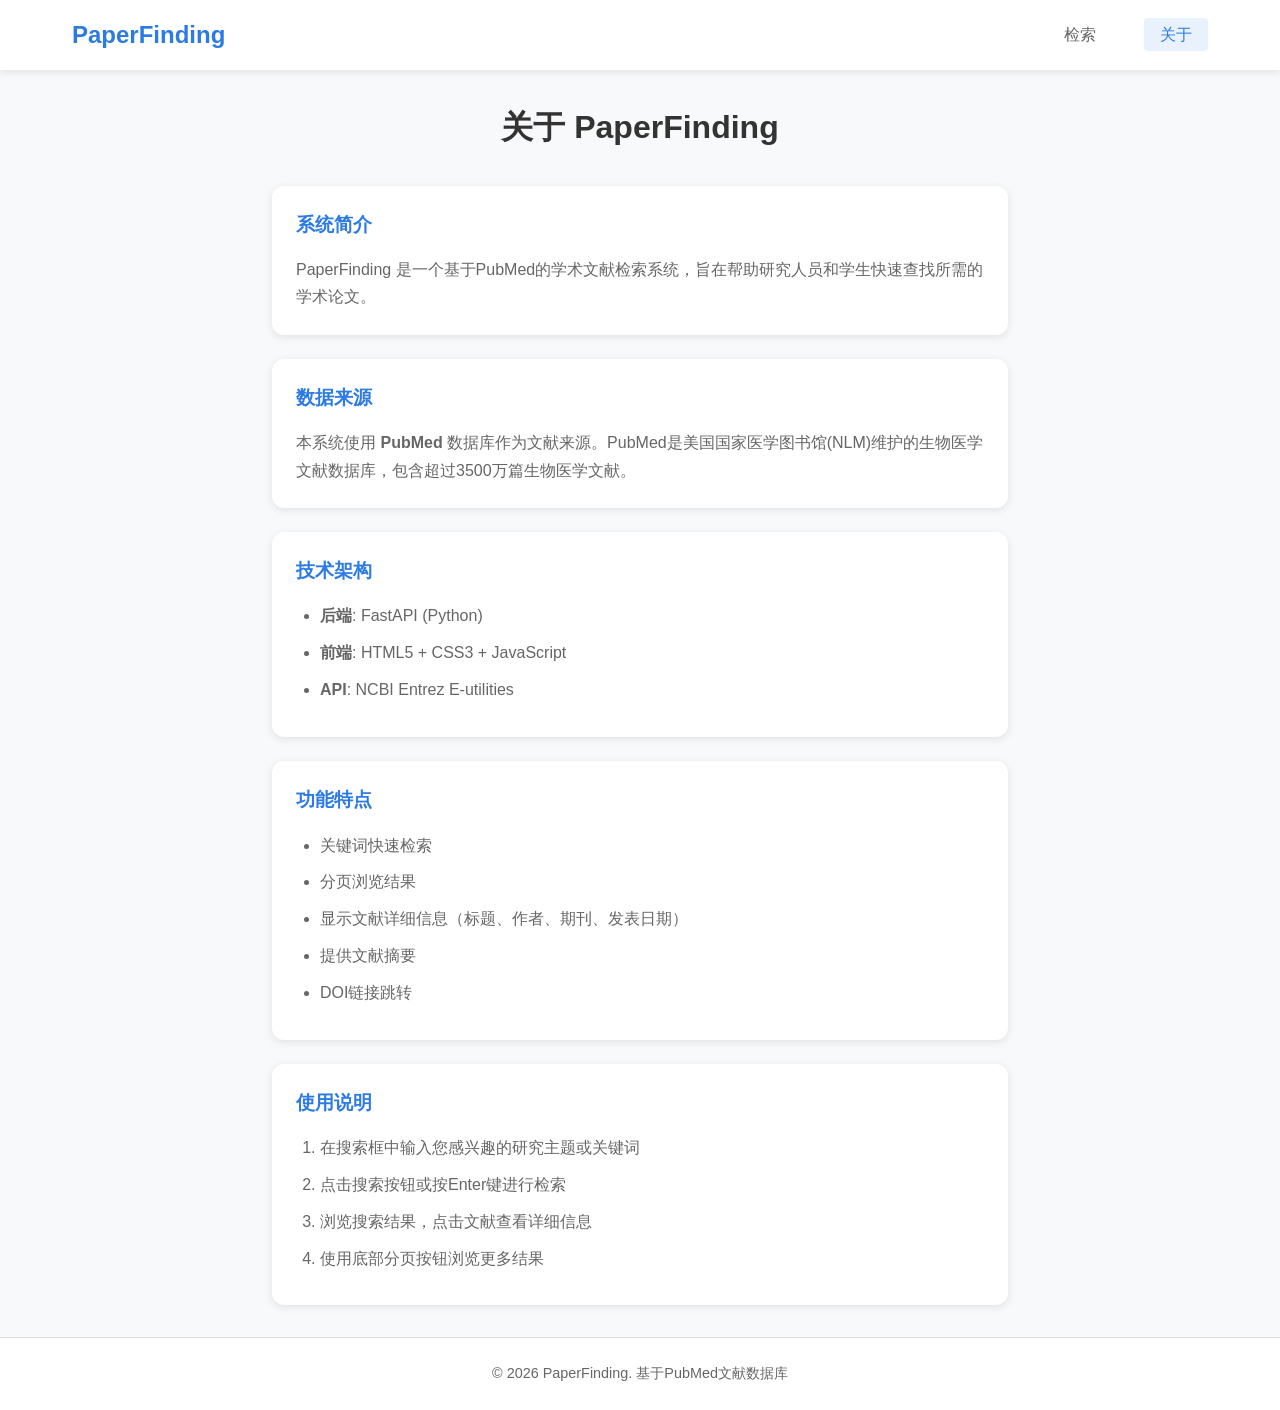
==== templates/about.html @ 082310bf "demo版本 2026.3.12 初步实现基本功能" ====
<!DOCTYPE html>
<html lang="zh-CN">
<head>
    <meta charset="UTF-8">
    <meta name="viewport" content="width=device-width, initial-scale=1.0">
    <title>关于 - PaperFinding</title>
    <link rel="stylesheet" href="/static/css/style.css">
</head>
<body>
    <nav class="navbar">
        <div class="nav-container">
            <a href="/" class="logo">PaperFinding</a>
            <ul class="nav-menu">
                <li><a href="/">检索</a></li>
                <li><a href="/about" class="active">关于</a></li>
            </ul>
        </div>
    </nav>

    <main class="main-content about-page">
        <section class="about-section">
            <h1>关于 PaperFinding</h1>
            <div class="about-content">
                <div class="about-card">
                    <h2>系统简介</h2>
                    <p>PaperFinding 是一个基于PubMed的学术文献检索系统，旨在帮助研究人员和学生快速查找所需的学术论文。</p>
                </div>
                
                <div class="about-card">
                    <h2>数据来源</h2>
                    <p>本系统使用 <strong>PubMed</strong> 数据库作为文献来源。PubMed是美国国家医学图书馆(NLM)维护的生物医学文献数据库，包含超过3500万篇生物医学文献。</p>
                </div>
                
                <div class="about-card">
                    <h2>技术架构</h2>
                    <ul>
                        <li><strong>后端</strong>: FastAPI (Python)</li>
                        <li><strong>前端</strong>: HTML5 + CSS3 + JavaScript</li>
                        <li><strong>API</strong>: NCBI Entrez E-utilities</li>
                    </ul>
                </div>
                
                <div class="about-card">
                    <h2>功能特点</h2>
                    <ul>
                        <li>关键词快速检索</li>
                        <li>分页浏览结果</li>
                        <li>显示文献详细信息（标题、作者、期刊、发表日期）</li>
                        <li>提供文献摘要</li>
                        <li>DOI链接跳转</li>
                    </ul>
                </div>
                
                <div class="about-card">
                    <h2>使用说明</h2>
                    <ol>
                        <li>在搜索框中输入您感兴趣的研究主题或关键词</li>
                        <li>点击搜索按钮或按Enter键进行检索</li>
                        <li>浏览搜索结果，点击文献查看详细信息</li>
                        <li>使用底部分页按钮浏览更多结果</li>
                    </ol>
                </div>
            </div>
        </section>
    </main>

    <footer class="footer">
        <p>&copy; 2026 PaperFinding. 基于PubMed文献数据库</p>
    </footer>
</body>
</html>
---- static/css/style.css ----
:root {
    --primary-color: #2c7be5;
    --primary-dark: #1a68d1;
    --secondary-color: #6c757d;
    --background-color: #f8f9fa;
    --card-background: #ffffff;
    --text-primary: #333333;
    --text-secondary: #666666;
    --border-color: #e0e0e0;
    --shadow: 0 2px 8px rgba(0, 0, 0, 0.1);
    --shadow-hover: 0 4px 16px rgba(0, 0, 0, 0.15);
}

* {
    margin: 0;
    padding: 0;
    box-sizing: border-box;
}

body {
    font-family: -apple-system, BlinkMacSystemFont, "Segoe UI", Roboto, "Helvetica Neue", Arial, sans-serif;
    background-color: var(--background-color);
    color: var(--text-primary);
    line-height: 1.6;
    min-height: 100vh;
    display: flex;
    flex-direction: column;
}

.navbar {
    background-color: var(--card-background);
    box-shadow: var(--shadow);
    position: sticky;
    top: 0;
    z-index: 1000;
}

.nav-container {
    max-width: 1200px;
    margin: 0 auto;
    padding: 1rem 2rem;
    display: flex;
    justify-content: space-between;
    align-items: center;
}

.logo {
    font-size: 1.5rem;
    font-weight: 700;
    color: var(--primary-color);
    text-decoration: none;
}

.nav-menu {
    list-style: none;
    display: flex;
    gap: 2rem;
}

.nav-menu a {
    text-decoration: none;
    color: var(--text-secondary);
    font-weight: 500;
    transition: color 0.3s;
    padding: 0.5rem 1rem;
    border-radius: 4px;
}

.nav-menu a:hover,
.nav-menu a.active {
    color: var(--primary-color);
    background-color: rgba(44, 123, 229, 0.1);
}

.main-content {
    flex: 1;
    max-width: 1200px;
    width: 100%;
    margin: 0 auto;
    padding: 2rem;
}

.search-section {
    text-align: center;
    padding: 4rem 0;
}

.search-container h1 {
    font-size: 2.5rem;
    margin-bottom: 0.5rem;
    color: var(--text-primary);
}

.subtitle {
    color: var(--text-secondary);
    font-size: 1.1rem;
    margin-bottom: 2rem;
}

.search-box {
    display: flex;
    max-width: 600px;
    margin: 0 auto;
    gap: 0.5rem;
}

.search-box input {
    flex: 1;
    padding: 1rem 1.5rem;
    font-size: 1rem;
    border: 2px solid var(--border-color);
    border-radius: 8px;
    outline: none;
    transition: border-color 0.3s, box-shadow 0.3s;
}

.search-box input:focus {
    border-color: var(--primary-color);
    box-shadow: 0 0 0 4px rgba(44, 123, 229, 0.1);
}

.search-box button {
    padding: 1rem 2rem;
    font-size: 1rem;
    font-weight: 600;
    background-color: var(--primary-color);
    color: white;
    border: none;
    border-radius: 8px;
    cursor: pointer;
    transition: background-color 0.3s, transform 0.1s;
}

.search-box button:hover {
    background-color: var(--primary-dark);
}

.search-box button:active {
    transform: scale(0.98);
}

.results-section {
    margin-top: 2rem;
}

.results-header {
    display: flex;
    justify-content: space-between;
    align-items: center;
    margin-bottom: 1.5rem;
}

.results-header h2 {
    font-size: 1.5rem;
}

#resultCount {
    color: var(--text-secondary);
    font-size: 0.95rem;
}

.loading {
    text-align: center;
    padding: 3rem;
}

.spinner {
    width: 50px;
    height: 50px;
    border: 4px solid var(--border-color);
    border-top-color: var(--primary-color);
    border-radius: 50%;
    margin: 0 auto 1rem;
    animation: spin 1s linear infinite;
}

@keyframes spin {
    to { transform: rotate(360deg); }
}

.results-list {
    display: flex;
    flex-direction: column;
    gap: 1rem;
}

.article-card {
    background-color: var(--card-background);
    border-radius: 12px;
    padding: 1.5rem;
    box-shadow: var(--shadow);
    transition: box-shadow 0.3s, transform 0.2s;
    margin-bottom: 1.5rem;
}

.article-card:hover {
    box-shadow: var(--shadow-hover);
    transform: translateY(-2px);
}

.article-title {
    font-size: 1.1rem;
    font-weight: 600;
    color: var(--primary-color);
    margin-bottom: 0.75rem;
    cursor: pointer;
    text-decoration: none;
    display: block;
}

.article-title:hover {
    text-decoration: underline;
}

.article-meta {
    display: flex;
    flex-wrap: wrap;
    gap: 1rem;
    font-size: 0.9rem;
    color: var(--text-secondary);
    margin-bottom: 0.75rem;
}

.article-meta span {
    display: flex;
    align-items: center;
}

.article-abstract {
    font-size: 0.95rem;
    color: var(--text-secondary);
    line-height: 1.7;
    max-height: 4.5em;
    overflow: hidden;
    text-overflow: ellipsis;
    display: -webkit-box;
    -webkit-line-clamp: 3;
    -webkit-box-orient: vertical;
}

.article-abstract.expanded {
    max-height: none;
    -webkit-line-clamp: unset;
}

.read-more {
    color: var(--primary-color);
    cursor: pointer;
    font-size: 0.9rem;
    margin-top: 0.5rem;
    display: inline-block;
}

.article-footer {
    margin-top: 1rem;
    padding-top: 1rem;
    border-top: 1px solid var(--border-color);
    display: flex;
    justify-content: space-between;
    align-items: center;
}

.pmid {
    font-size: 0.85rem;
    color: var(--text-secondary);
}

.pmid-link {
    font-size: 0.85rem;
    color: var(--text-secondary);
    text-decoration: none;
}

.pmid-link:hover {
    color: var(--primary-color);
}

.doi-link {
    color: var(--primary-color);
    text-decoration: none;
    font-size: 0.9rem;
}

.doi-link:hover {
    text-decoration: underline;
}

.pagination {
    display: flex;
    justify-content: center;
    gap: 0.5rem;
    margin-top: 2rem;
}

.pagination button {
    padding: 0.5rem 1rem;
    border: 1px solid var(--border-color);
    background-color: var(--card-background);
    border-radius: 6px;
    cursor: pointer;
    transition: all 0.3s;
}

.pagination button:hover:not(:disabled) {
    background-color: var(--primary-color);
    color: white;
    border-color: var(--primary-color);
}

.pagination button:disabled {
    opacity: 0.5;
    cursor: not-allowed;
}

.pagination button.active {
    background-color: var(--primary-color);
    color: white;
    border-color: var(--primary-color);
}

.pagination .page-info {
    padding: 0.5rem 1rem;
    color: var(--text-secondary);
}

.no-results {
    text-align: center;
    padding: 4rem;
    color: var(--text-secondary);
    font-size: 1.1rem;
}

.about-page {
    max-width: 800px;
}

.about-section h1 {
    font-size: 2rem;
    margin-bottom: 2rem;
    text-align: center;
}

.about-content {
    display: flex;
    flex-direction: column;
    gap: 1.5rem;
}

.about-card {
    background-color: var(--card-background);
    border-radius: 12px;
    padding: 1.5rem;
    box-shadow: var(--shadow);
}

.about-card h2 {
    font-size: 1.2rem;
    margin-bottom: 1rem;
    color: var(--primary-color);
}

.about-card p {
    color: var(--text-secondary);
    line-height: 1.7;
}

.about-card ul,
.about-card ol {
    margin-left: 1.5rem;
    color: var(--text-secondary);
    line-height: 1.8;
}

.about-card li {
    margin-bottom: 0.5rem;
}

.footer {
    background-color: var(--card-background);
    text-align: center;
    padding: 1.5rem;
    margin-top: auto;
    border-top: 1px solid var(--border-color);
    color: var(--text-secondary);
    font-size: 0.9rem;
}

.back-link {
    display: inline-block;
    color: var(--primary-color);
    text-decoration: none;
    margin-bottom: 1.5rem;
    font-weight: 500;
}

.back-link:hover {
    text-decoration: underline;
}

.article-detail-page {
    max-width: 900px;
}

.article-detail {
    background-color: var(--card-background);
    border-radius: 12px;
    padding: 2rem;
    box-shadow: var(--shadow);
}

.detail-title {
    font-size: 1.5rem;
    color: var(--text-primary);
    margin-bottom: 1.5rem;
    line-height: 1.4;
}

.detail-meta {
    display: grid;
    gap: 0.75rem;
    margin-bottom: 2rem;
    padding-bottom: 1.5rem;
    border-bottom: 1px solid var(--border-color);
}

.meta-item {
    font-size: 0.95rem;
}

.meta-item strong {
    color: var(--text-primary);
    margin-right: 0.5rem;
}

.meta-item span {
    color: var(--text-secondary);
}

.detail-section {
    margin-top: 1.5rem;
}

.detail-section h2 {
    font-size: 1.2rem;
    color: var(--primary-color);
    margin-bottom: 1rem;
}

.detail-abstract {
    font-size: 1rem;
    line-height: 1.8;
    color: var(--text-secondary);
    text-align: justify;
}

.detail-abstract.no-abstract {
    font-style: italic;
    color: var(--text-secondary);
    opacity: 0.7;
}

.error-message {
    text-align: center;
    padding: 3rem;
    color: #dc3545;
    background-color: var(--card-background);
    border-radius: 12px;
    box-shadow: var(--shadow);
}

.about-card p {
    color: var(--text-secondary);
    line-height: 1.7;
}

.about-card ul,
.about-card ol {
    margin-left: 1.5rem;
    color: var(--text-secondary);
    line-height: 1.8;
}

.about-card li {
    margin-bottom: 0.5rem;
}

.footer {
    background-color: var(--card-background);
    text-align: center;
    padding: 1.5rem;
    margin-top: auto;
    border-top: 1px solid var(--border-color);
    color: var(--text-secondary);
    font-size: 0.9rem;
}

@media (max-width: 768px) {
    .nav-container {
        flex-direction: column;
        gap: 1rem;
    }
    
    .nav-menu {
        gap: 1rem;
    }
    
    .search-container h1 {
        font-size: 1.8rem;
    }
    
    .search-box {
        flex-direction: column;
    }
    
    .search-box button {
        width: 100%;
    }
    
    .article-meta {
        flex-direction: column;
        gap: 0.5rem;
    }
    
    .results-header {
        flex-direction: column;
        align-items: flex-start;
        gap: 0.5rem;
    }
}
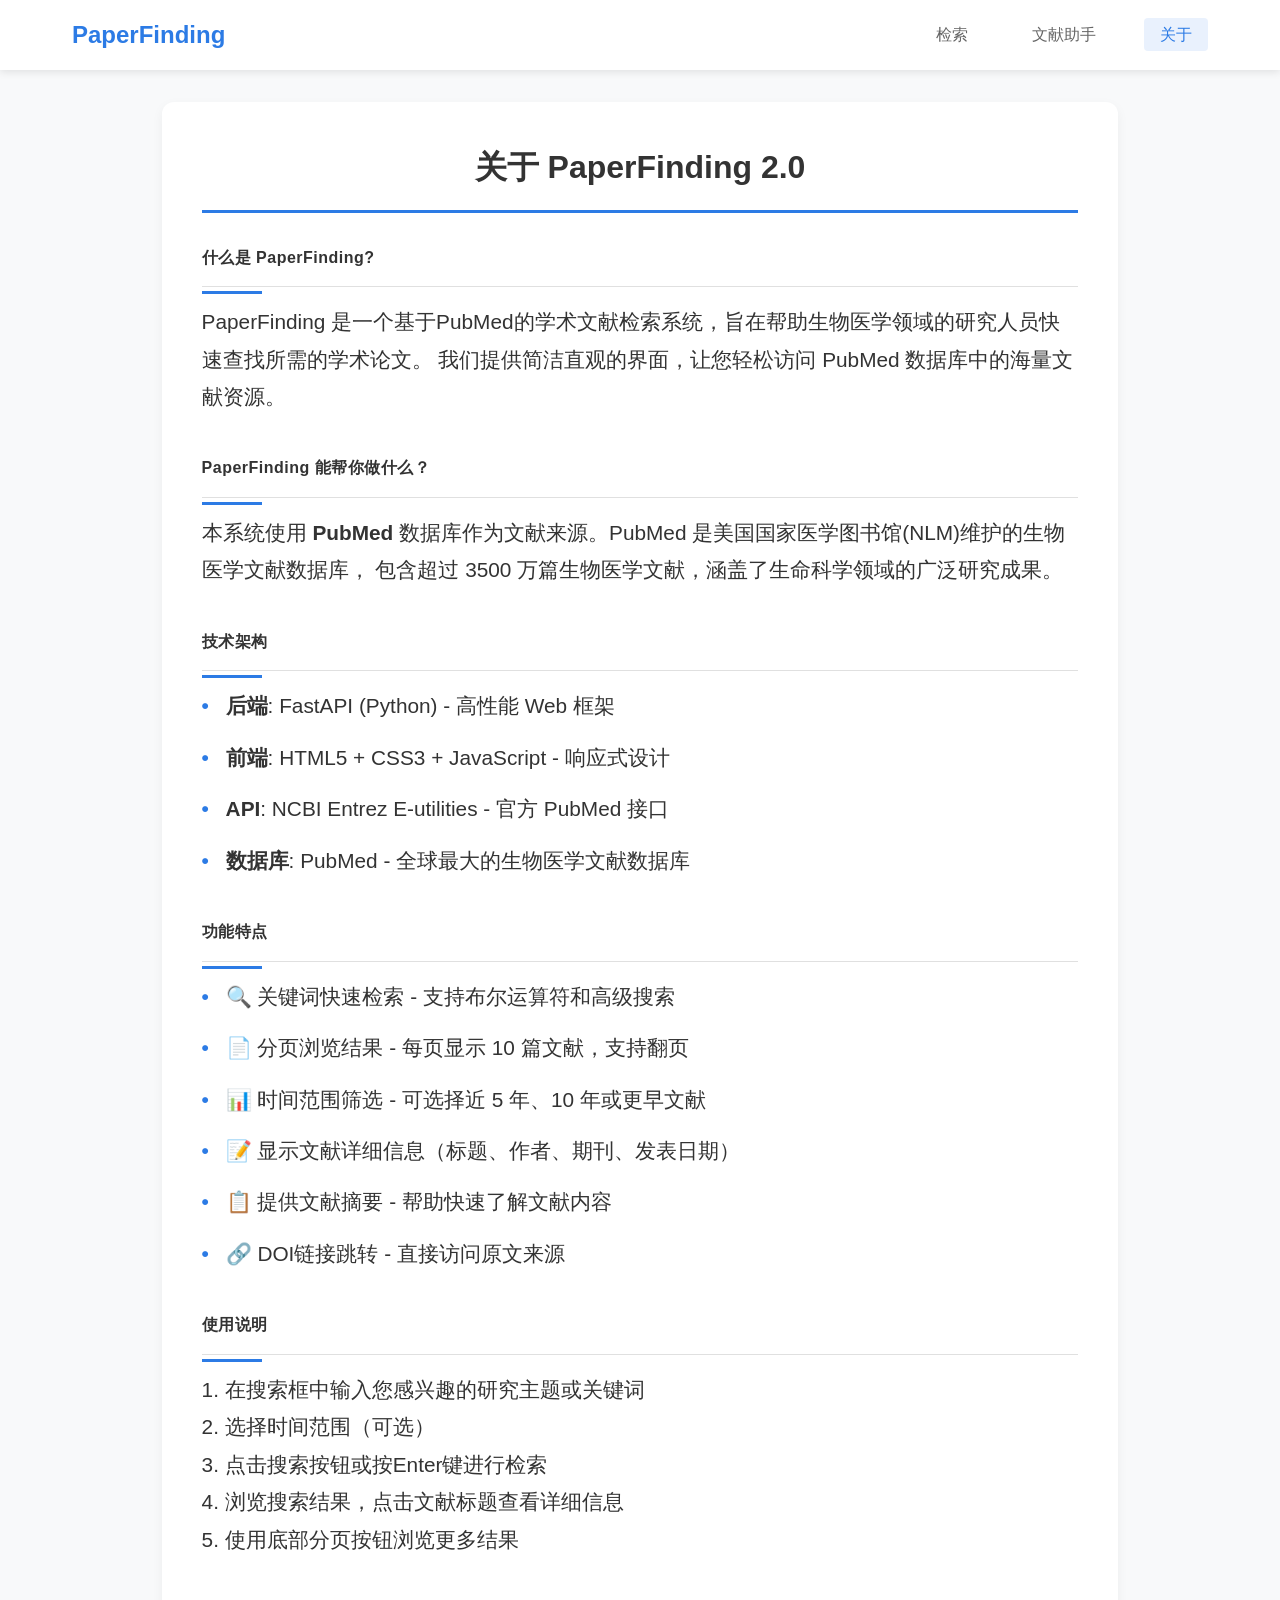
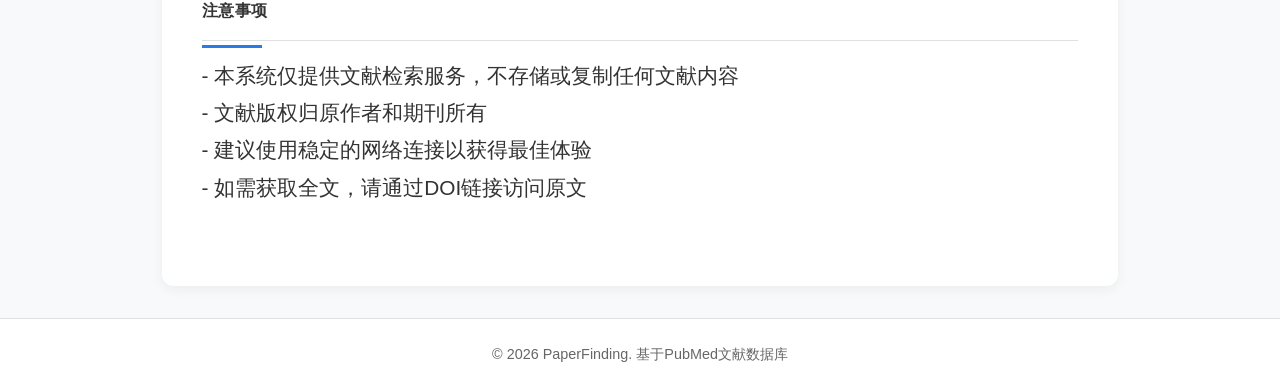
==== commit 65ae41b6: "增加DeepSeek接口实现AI分析和问答功能 css还要调整" ====
--- a/templates/about.html
+++ b/templates/about.html
@@ -12,6 +12,7 @@
             <a href="/" class="logo">PaperFinding</a>
             <ul class="nav-menu">
                 <li><a href="/">检索</a></li>
+                <li><a href="/assistant">文献助手</a></li>
                 <li><a href="/about" class="active">关于</a></li>
             </ul>
         </div>
@@ -19,47 +20,69 @@
 
     <main class="main-content about-page">
         <section class="about-section">
-            <h1>关于 PaperFinding</h1>
-            <div class="about-content">
-                <div class="about-card">
-                    <h2>系统简介</h2>
-                    <p>PaperFinding 是一个基于PubMed的学术文献检索系统，旨在帮助研究人员和学生快速查找所需的学术论文。</p>
-                </div>
-                
-                <div class="about-card">
-                    <h2>数据来源</h2>
-                    <p>本系统使用 <strong>PubMed</strong> 数据库作为文献来源。PubMed是美国国家医学图书馆(NLM)维护的生物医学文献数据库，包含超过3500万篇生物医学文献。</p>
-                </div>
-                
-                <div class="about-card">
-                    <h2>技术架构</h2>
-                    <ul>
-                        <li><strong>后端</strong>: FastAPI (Python)</li>
-                        <li><strong>前端</strong>: HTML5 + CSS3 + JavaScript</li>
-                        <li><strong>API</strong>: NCBI Entrez E-utilities</li>
+            <h1 class="about-title">关于 PaperFinding 2.0</h1>
+            
+            <div class="about-section-item">
+                <h2 class="section-title">什么是 PaperFinding?</h2>
+                <p class="section-content">
+                    PaperFinding 是一个基于PubMed的学术文献检索系统，旨在帮助生物医学领域的研究人员快速查找所需的学术论文。
+                    我们提供简洁直观的界面，让您轻松访问 PubMed 数据库中的海量文献资源。
+                </p>
+            </div>
+            
+            <div class="about-section-item">
+                <h2 class="section-title">PaperFinding 能帮你做什么？</h2>
+                <p class="section-content">
+                    本系统使用 <strong>PubMed</strong> 数据库作为文献来源。PubMed 是美国国家医学图书馆(NLM)维护的生物医学文献数据库，
+                    包含超过 3500 万篇生物医学文献，涵盖了生命科学领域的广泛研究成果。
+                </p>
+            </div>
+            
+            <div class="about-section-item">
+                <h2 class="section-title">技术架构</h2>
+                <div class="section-content">
+                    <ul class="tech-list">
+                        <li><strong>后端</strong>: FastAPI (Python) - 高性能 Web 框架</li>
+                        <li><strong>前端</strong>: HTML5 + CSS3 + JavaScript - 响应式设计</li>
+                        <li><strong>API</strong>: NCBI Entrez E-utilities - 官方 PubMed 接口</li>
+                        <li><strong>数据库</strong>: PubMed - 全球最大的生物医学文献数据库</li>
                     </ul>
                 </div>
-                
-                <div class="about-card">
-                    <h2>功能特点</h2>
-                    <ul>
-                        <li>关键词快速检索</li>
-                        <li>分页浏览结果</li>
-                        <li>显示文献详细信息（标题、作者、期刊、发表日期）</li>
-                        <li>提供文献摘要</li>
-                        <li>DOI链接跳转</li>
+            </div>
+            
+            <div class="about-section-item">
+                <h2 class="section-title">功能特点</h2>
+                <div class="section-content">
+                    <ul class="feature-list">
+                        <li>🔍 关键词快速检索 - 支持布尔运算符和高级搜索</li>
+                        <li>📄 分页浏览结果 - 每页显示 10 篇文献，支持翻页</li>
+                        <li>📊 时间范围筛选 - 可选择近 5 年、10 年或更早文献</li>
+                        <li>📝 显示文献详细信息（标题、作者、期刊、发表日期）</li>
+                        <li>📋 提供文献摘要 - 帮助快速了解文献内容</li>
+                        <li>🔗 DOI链接跳转 - 直接访问原文来源</li>
                     </ul>
                 </div>
-                
-                <div class="about-card">
-                    <h2>使用说明</h2>
-                    <ol>
-                        <li>在搜索框中输入您感兴趣的研究主题或关键词</li>
-                        <li>点击搜索按钮或按Enter键进行检索</li>
-                        <li>浏览搜索结果，点击文献查看详细信息</li>
-                        <li>使用底部分页按钮浏览更多结果</li>
-                    </ol>
+            </div>
+            
+            <div class="about-section-item">
+                <h2 class="section-title">使用说明</h2>
+                <div class="section-content">
+                    1. 在搜索框中输入您感兴趣的研究主题或关键词<br/>
+                    2. 选择时间范围（可选）<br/>
+                    3. 点击搜索按钮或按Enter键进行检索<br/>
+                    4. 浏览搜索结果，点击文献标题查看详细信息<br/>
+                    5. 使用底部分页按钮浏览更多结果<br/>
                 </div>
+            </div>
+            
+            <div class="about-section-item">
+                <h2 class="section-title">注意事项</h2>
+                <p class="section-content">
+                    - 本系统仅提供文献检索服务，不存储或复制任何文献内容<br/>
+                    - 文献版权归原作者和期刊所有<br/>
+                    - 建议使用稳定的网络连接以获得最佳体验<br/>
+                    - 如需获取全文，请通过DOI链接访问原文<br/>
+                </p>
             </div>
         </section>
     </main>
--- a/static/css/style.css
+++ b/static/css/style.css
@@ -323,6 +323,405 @@
     color: var(--text-secondary);
 }
 
+/* About Page Styles */
+.about-page {
+    max-width: 1200px;
+    margin: 0 auto;
+    padding: 2rem;
+}
+
+.about-section {
+    background-color: white;
+    border-radius: 12px;
+    padding: 2.5rem;
+    box-shadow: 0 4px 12px rgba(0, 0, 0, 0.05);
+    width: 130%;
+    margin-left: -15%;
+}
+
+.about-title {
+    font-size: 2.5rem;
+    font-weight: 700;
+    color: var(--text-primary);
+    margin-bottom: 2.5rem;
+    text-align: center;
+    border-bottom: 3px solid var(--primary-color);
+    padding-bottom: 1rem;
+}
+
+.about-section-item {
+    margin-bottom: 2.5rem;
+}
+
+.section-title {
+    font-size: 1.75rem;
+    font-weight: 800;
+    color: var(--text-primary);
+    margin-bottom: 0.75rem;
+    /* text-transform: uppercase; */
+    position: relative;
+    letter-spacing: 0.5px;
+}
+
+.section-title::after {
+    content: '';
+    width: 60px;
+    height: 3px;
+    background-color: var(--primary-color);
+    position: absolute;
+    bottom: -0.5rem;
+    left: 0;
+}
+
+.section-content {
+    font-size: 1.3rem;
+    line-height: 1.8;
+    color: var(--text-primary);
+}
+
+.tech-list, .feature-list, .usage-list {
+    list-style: none;
+    padding: 0;
+    margin: 0;
+}
+
+.tech-list li, .feature-list li, .usage-list li {
+    margin-bottom: 0.875rem;
+    padding-left: 1.5rem;
+    position: relative;
+}
+
+.tech-list li::before, .feature-list li::before {
+    content: '•';
+    color: var(--primary-color);
+    font-weight: bold;
+    position: absolute;
+    left: 0;
+    margin-right: 0.5rem;
+}
+
+.usage-list li {
+    counter-increment: step-counter;
+}
+
+.usage-list li::before {
+    content: counter(step-counter);
+    color: white;
+    background-color: var(--primary-color);
+    width: 1.5rem;
+    height: 1.5rem;
+    border-radius: 50%;
+    display: inline-flex;
+    align-items: center;
+    justify-content: center;
+    font-size: 0.875rem;
+    font-weight: 600;
+    position: absolute;
+    left: -2.5rem;
+    margin-right: 0.5rem;
+}
+
+/* Assistant Page Styles */
+.assistant-page {
+    max-width: 1600px;
+    margin: 0 auto;
+    padding: 2rem;
+    min-height: 80vh;
+}
+
+.assistant-section {
+    background-color: white;
+    border-radius: 12px;
+    padding: 0;
+    box-shadow: 0 4px 12px rgba(0, 0, 0, 0.05);
+    overflow: hidden;
+}
+
+.assistant-title {
+    font-size: 2.5rem;
+    font-weight: 700;
+    color: var(--text-primary);
+    text-align: center;
+    border-bottom: 1px solid var(--border-color);
+    padding: 1.5rem;
+    margin: 0;
+}
+
+.assistant-container {
+    display: flex !important;
+    gap: 1.5rem;
+    height: 70vh;
+    padding: 1.5rem;
+    flex-direction: row !important;
+    flex-wrap: nowrap;
+    align-items: stretch;
+    width: 100%;
+}
+
+.input-section {
+    width: 40%;
+    min-width: 350px;
+    background-color: #ffffff;
+    padding: 1.5rem;
+    border-radius: 12px;
+    border: 1px solid var(--border-color);
+    display: flex;
+    flex-direction: column;
+    box-shadow: 0 2px 8px rgba(0, 0, 0, 0.05);
+}
+
+.response-section {
+    flex: 1;
+    background-color: #ffffff;
+    padding: 0;
+    border-radius: 12px;
+    border: 1px solid var(--border-color);
+    display: flex;
+    flex-direction: column;
+    box-shadow: 0 2px 8px rgba(0, 0, 0, 0.05);
+    overflow: hidden;
+}
+
+.input-options {
+    flex: 1;
+    display: flex;
+    flex-direction: column;
+    gap: 1.5rem;
+    margin-bottom: 1.5rem;
+    overflow-y: auto;
+}
+
+.input-option {
+    display: flex;
+    flex-direction: column;
+}
+
+.input-option h3 {
+    font-size: 1rem;
+    font-weight: 600;
+    color: var(--text-primary);
+    margin-bottom: 0.75rem;
+    padding-bottom: 0.5rem;
+    border-bottom: 1px solid var(--border-color);
+}
+
+#textInput {
+    flex: 1;
+    width: 100%;
+    min-height: 150px;
+    padding: 1rem;
+    border: 2px solid var(--border-color);
+    border-radius: 8px;
+    resize: none;
+    font-family: inherit;
+    font-size: 0.95rem;
+    transition: border-color 0.3s;
+}
+
+#textInput:focus {
+    border-color: var(--primary-color);
+    outline: none;
+}
+
+.file-upload {
+    position: relative;
+    min-height: 150px;
+}
+
+#pdfUpload {
+    position: absolute;
+    top: 0;
+    left: 0;
+    width: 100%;
+    height: 100%;
+    opacity: 0;
+    cursor: pointer;
+    z-index: 2;
+}
+
+.upload-label {
+    display: flex;
+    align-items: center;
+    justify-content: center;
+    height: 100%;
+    border: 2px dashed var(--border-color);
+    border-radius: 8px;
+    background-color: white;
+    cursor: pointer;
+    transition: all 0.3s;
+    flex-direction: column;
+    padding: 2rem;
+}
+
+.upload-label:hover {
+    border-color: var(--primary-color);
+    background-color: rgba(44, 123, 229, 0.05);
+}
+
+.upload-icon {
+    font-size: 3rem;
+    margin-bottom: 1rem;
+}
+
+.upload-text {
+    text-align: center;
+}
+
+.file-info {
+    margin-top: 1rem;
+    font-size: 0.9rem;
+    color: var(--text-secondary);
+}
+
+.action-buttons {
+    display: flex;
+    gap: 1rem;
+    margin-top: auto;
+}
+
+.primary-btn {
+    padding: 0.75rem 1.5rem;
+    font-size: 1rem;
+    font-weight: 600;
+    background-color: var(--primary-color);
+    color: white;
+    border: none;
+    border-radius: 8px;
+    cursor: pointer;
+    transition: background-color 0.3s;
+}
+
+.primary-btn:hover {
+    background-color: var(--primary-dark);
+}
+
+.secondary-btn {
+    padding: 0.75rem 1.5rem;
+    font-size: 1rem;
+    font-weight: 600;
+    background-color: white;
+    color: var(--text-primary);
+    border: 2px solid var(--border-color);
+    border-radius: 8px;
+    cursor: pointer;
+    transition: all 0.3s;
+}
+
+.secondary-btn:hover {
+    border-color: var(--primary-color);
+    color: var(--primary-color);
+}
+
+.chat-container {
+    display: flex;
+    flex-direction: column;
+    flex: 1;
+    height: 100%;
+    padding: 1.5rem;
+}
+
+.section-title {
+    font-size: 1rem;
+    font-weight: 600;
+    color: var(--text-primary);
+    padding-bottom: 1rem;
+    border-bottom: 1px solid var(--border-color);
+    margin-bottom: 1rem;
+}
+
+.chat-history {
+    flex: 1;
+    overflow-y: auto;
+    margin-bottom: 1rem;
+    padding: 1rem;
+    background-color: #f8f9fa;
+    border-radius: 8px;
+}
+
+.system-message {
+    background-color: #e3f2fd;
+    padding: 1rem;
+    border-radius: 8px;
+    margin-bottom: 1rem;
+}
+
+.user-message {
+    background-color: #e8f5e8;
+    padding: 1rem;
+    border-radius: 8px;
+    margin-bottom: 1rem;
+    align-self: flex-end;
+    max-width: 80%;
+    margin-left: auto;
+}
+
+.assistant-message {
+    background-color: white;
+    padding: 1rem;
+    border: 1px solid var(--border-color);
+    border-radius: 8px;
+    margin-bottom: 1rem;
+    max-width: 80%;
+}
+
+.loading-message {
+    color: var(--text-secondary);
+    font-style: italic;
+    text-align: center;
+    padding: 1rem;
+}
+
+.chat-input {
+    display: flex;
+    gap: 1rem;
+    margin-top: auto;
+}
+
+#chatInput {
+    flex: 1;
+    padding: 1rem;
+    border: 2px solid var(--border-color);
+    border-radius: 8px;
+    font-size: 1rem;
+}
+
+.send-btn {
+    padding: 1rem 1.5rem;
+    font-size: 1rem;
+    font-weight: 600;
+    background-color: var(--primary-color);
+    color: white;
+    border: none;
+    border-radius: 8px;
+    cursor: pointer;
+    transition: background-color 0.3s;
+}
+
+.send-btn:hover {
+    background-color: var(--primary-dark);
+}
+
+/* 响应式设计 */
+@media (max-width: 1024px) {
+    .assistant-container {
+        flex-direction: column;
+        height: auto;
+    }
+    
+    .input-section {
+        width: 100%;
+        min-width: auto;
+    }
+    
+    .response-section {
+        min-height: 500px;
+    }
+    
+    .chat-container {
+        height: 400px;
+    }
+}
+
 .no-results {
     text-align: center;
     padding: 4rem;
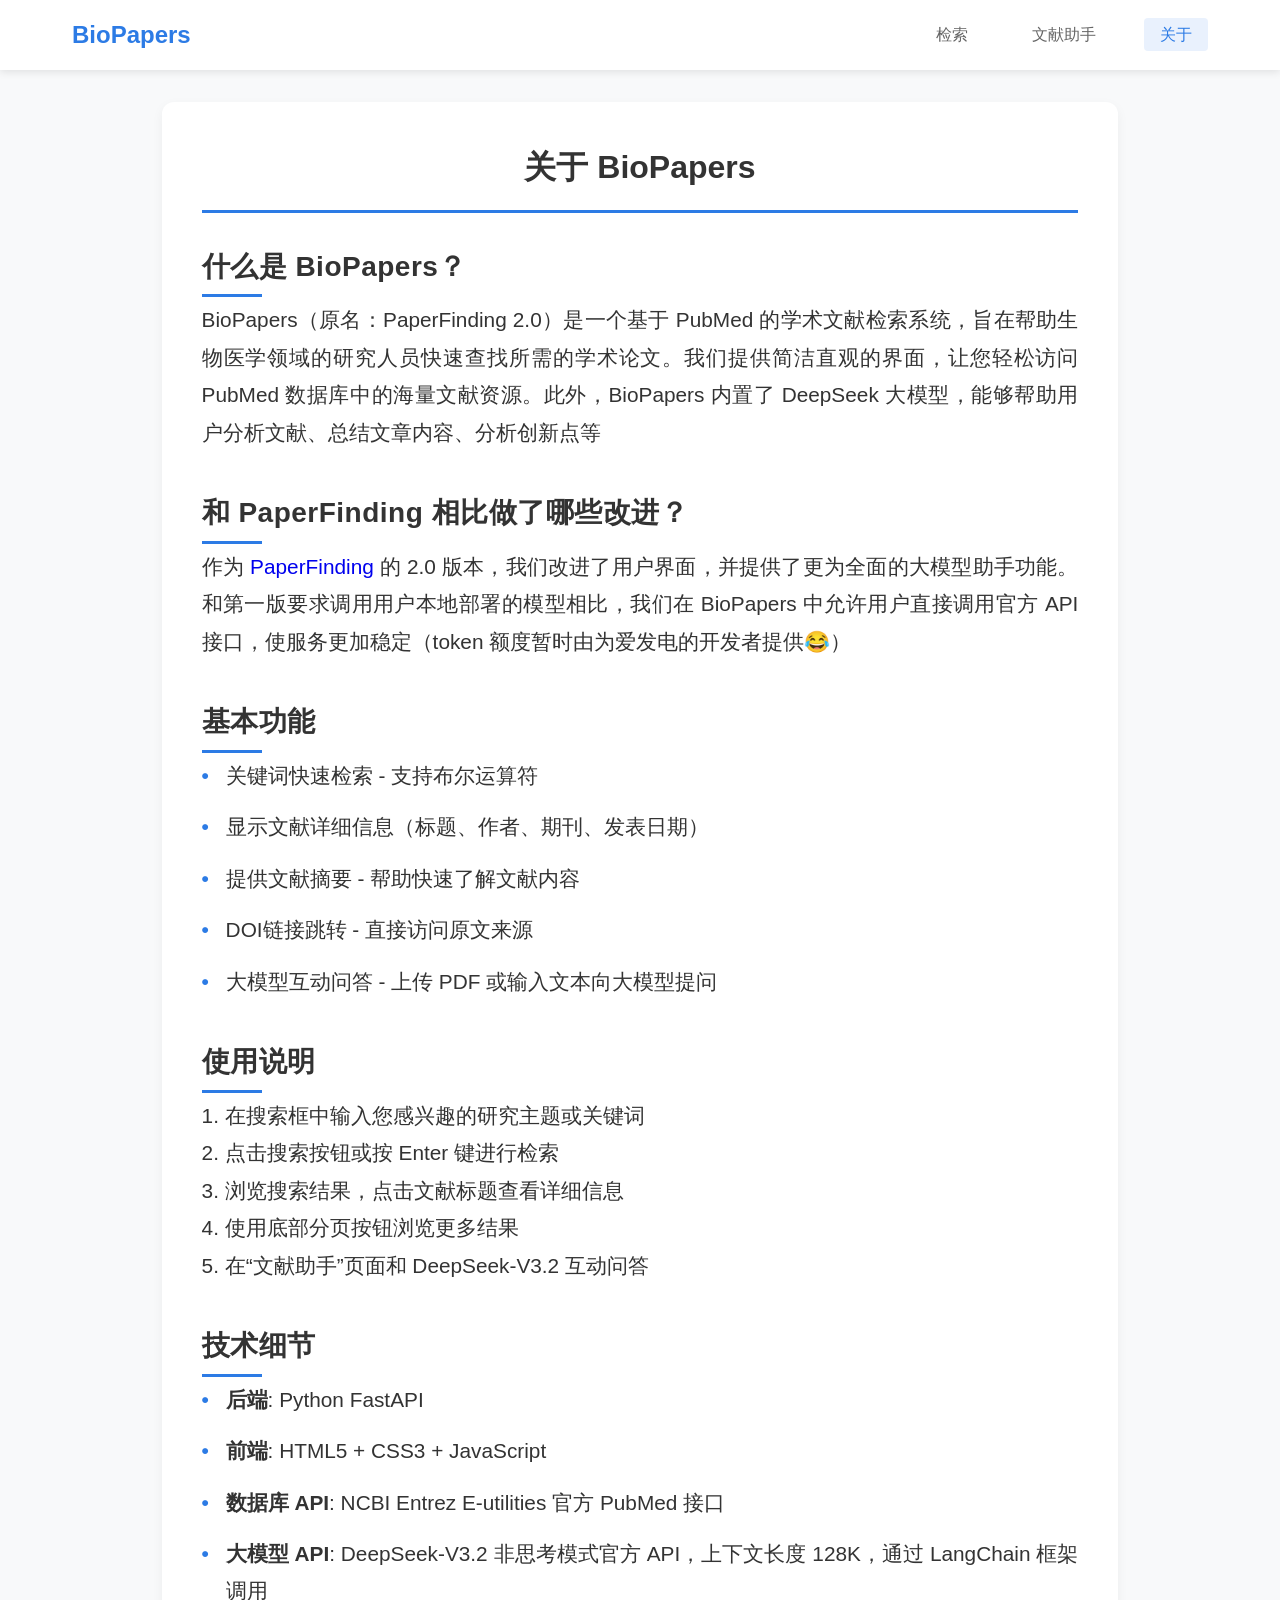
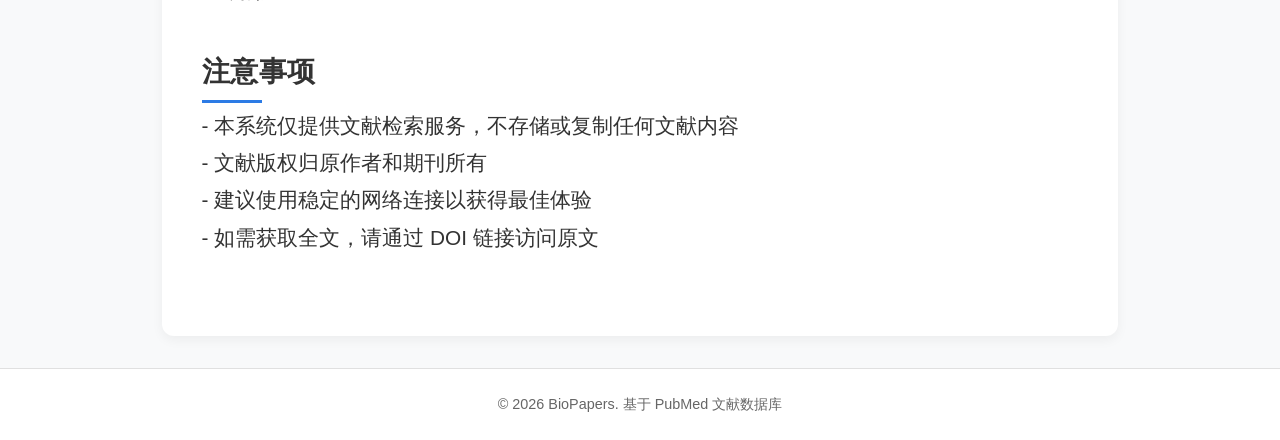
==== commit 866e35a4: "初步完成BioPapers基本功能" ====
--- a/templates/about.html
+++ b/templates/about.html
@@ -3,13 +3,13 @@
 <head>
     <meta charset="UTF-8">
     <meta name="viewport" content="width=device-width, initial-scale=1.0">
-    <title>关于 - PaperFinding</title>
+    <title>关于 - BioPapers</title>
     <link rel="stylesheet" href="/static/css/style.css">
 </head>
 <body>
     <nav class="navbar">
         <div class="nav-container">
-            <a href="/" class="logo">PaperFinding</a>
+            <a href="/" class="logo">BioPapers</a>
             <ul class="nav-menu">
                 <li><a href="/">检索</a></li>
                 <li><a href="/assistant">文献助手</a></li>
@@ -20,46 +20,31 @@
 
     <main class="main-content about-page">
         <section class="about-section">
-            <h1 class="about-title">关于 PaperFinding 2.0</h1>
+            <h1 class="about-title">关于 BioPapers</h1>
             
             <div class="about-section-item">
-                <h2 class="section-title">什么是 PaperFinding?</h2>
+                <h2 class="section-title">什么是 BioPapers？</h2>
                 <p class="section-content">
-                    PaperFinding 是一个基于PubMed的学术文献检索系统，旨在帮助生物医学领域的研究人员快速查找所需的学术论文。
-                    我们提供简洁直观的界面，让您轻松访问 PubMed 数据库中的海量文献资源。
+                    BioPapers（原名：PaperFinding 2.0）是一个基于 PubMed 的学术文献检索系统，旨在帮助生物医学领域的研究人员快速查找所需的学术论文。我们提供简洁直观的界面，让您轻松访问 PubMed 数据库中的海量文献资源。此外，BioPapers 内置了 DeepSeek 大模型，能够帮助用户分析文献、总结文章内容、分析创新点等
                 </p>
             </div>
-            
-            <div class="about-section-item">
-                <h2 class="section-title">PaperFinding 能帮你做什么？</h2>
+
+                        <div class="about-section-item">
+                <h2 class="section-title">和 PaperFinding 相比做了哪些改进？</h2>
                 <p class="section-content">
-                    本系统使用 <strong>PubMed</strong> 数据库作为文献来源。PubMed 是美国国家医学图书馆(NLM)维护的生物医学文献数据库，
-                    包含超过 3500 万篇生物医学文献，涵盖了生命科学领域的广泛研究成果。
+                    作为 <a href="https://github.com/WHT0909/PaperFinding" target="_blank" style="text-decoration:none">PaperFinding</a> 的 2.0 版本，我们改进了用户界面，并提供了更为全面的大模型助手功能。和第一版要求调用用户本地部署的模型相比，我们在 BioPapers 中允许用户直接调用官方 API 接口，使服务更加稳定（token 额度暂时由为爱发电的开发者提供😂）
                 </p>
             </div>
-            
+
             <div class="about-section-item">
-                <h2 class="section-title">技术架构</h2>
-                <div class="section-content">
-                    <ul class="tech-list">
-                        <li><strong>后端</strong>: FastAPI (Python) - 高性能 Web 框架</li>
-                        <li><strong>前端</strong>: HTML5 + CSS3 + JavaScript - 响应式设计</li>
-                        <li><strong>API</strong>: NCBI Entrez E-utilities - 官方 PubMed 接口</li>
-                        <li><strong>数据库</strong>: PubMed - 全球最大的生物医学文献数据库</li>
-                    </ul>
-                </div>
-            </div>
-            
-            <div class="about-section-item">
-                <h2 class="section-title">功能特点</h2>
+                <h2 class="section-title">基本功能</h2>
                 <div class="section-content">
                     <ul class="feature-list">
-                        <li>🔍 关键词快速检索 - 支持布尔运算符和高级搜索</li>
-                        <li>📄 分页浏览结果 - 每页显示 10 篇文献，支持翻页</li>
-                        <li>📊 时间范围筛选 - 可选择近 5 年、10 年或更早文献</li>
-                        <li>📝 显示文献详细信息（标题、作者、期刊、发表日期）</li>
-                        <li>📋 提供文献摘要 - 帮助快速了解文献内容</li>
-                        <li>🔗 DOI链接跳转 - 直接访问原文来源</li>
+                        <li>关键词快速检索 - 支持布尔运算符</li>
+                        <li>显示文献详细信息（标题、作者、期刊、发表日期）</li>
+                        <li>提供文献摘要 - 帮助快速了解文献内容</li>
+                        <li>DOI链接跳转 - 直接访问原文来源</li>
+                        <li>大模型互动问答 - 上传 PDF 或输入文本向大模型提问</li>
                     </ul>
                 </div>
             </div>
@@ -68,10 +53,22 @@
                 <h2 class="section-title">使用说明</h2>
                 <div class="section-content">
                     1. 在搜索框中输入您感兴趣的研究主题或关键词<br/>
-                    2. 选择时间范围（可选）<br/>
-                    3. 点击搜索按钮或按Enter键进行检索<br/>
-                    4. 浏览搜索结果，点击文献标题查看详细信息<br/>
-                    5. 使用底部分页按钮浏览更多结果<br/>
+                    2. 点击搜索按钮或按 Enter 键进行检索<br/>
+                    3. 浏览搜索结果，点击文献标题查看详细信息<br/>
+                    4. 使用底部分页按钮浏览更多结果<br/>
+                    5. 在“文献助手”页面和 DeepSeek-V3.2 互动问答<br/>
+                </div>
+            </div>
+
+            <div class="about-section-item">
+                <h2 class="section-title">技术细节</h2>
+                <div class="section-content">
+                    <ul class="tech-list">
+                        <li><strong>后端</strong>: Python FastAPI</li>
+                        <li><strong>前端</strong>: HTML5 + CSS3 + JavaScript</li>
+                        <li><strong>数据库 API</strong>: NCBI Entrez E-utilities 官方 PubMed 接口</li>
+                        <li><strong>大模型 API</strong>: DeepSeek-V3.2 非思考模式官方 API，上下文长度 128K，通过 LangChain 框架调用</li>
+                    </ul>
                 </div>
             </div>
             
@@ -81,14 +78,14 @@
                     - 本系统仅提供文献检索服务，不存储或复制任何文献内容<br/>
                     - 文献版权归原作者和期刊所有<br/>
                     - 建议使用稳定的网络连接以获得最佳体验<br/>
-                    - 如需获取全文，请通过DOI链接访问原文<br/>
+                    - 如需获取全文，请通过 DOI 链接访问原文<br/>
                 </p>
             </div>
         </section>
     </main>
 
     <footer class="footer">
-        <p>&copy; 2026 PaperFinding. 基于PubMed文献数据库</p>
+        <p>&copy; 2026 BioPapers. 基于 PubMed 文献数据库</p>
     </footer>
 </body>
 </html>
--- a/static/css/style.css
+++ b/static/css/style.css
@@ -353,7 +353,7 @@
     margin-bottom: 2.5rem;
 }
 
-.section-title {
+.about-section-item .section-title {
     font-size: 1.75rem;
     font-weight: 800;
     color: var(--text-primary);
@@ -377,6 +377,17 @@
     font-size: 1.3rem;
     line-height: 1.8;
     color: var(--text-primary);
+    text-align: justify;
+}
+
+.assistant-section-title{
+    font-size: 1.25rem;
+    font-weight: 800;
+    color: var(--text-primary);
+    margin-bottom: 0.75rem;
+    /* text-transform: uppercase; */
+    position: relative;
+    letter-spacing: 0.5px;
 }
 
 .tech-list, .feature-list, .usage-list {
@@ -425,8 +436,10 @@
 .assistant-page {
     max-width: 1600px;
     margin: 0 auto;
-    padding: 2rem;
-    min-height: 80vh;
+    padding: 1.5rem 2rem;
+    height: 80vh;
+    min-height: 600px;
+    box-sizing: border-box;
 }
 
 .assistant-section {
@@ -435,6 +448,9 @@
     padding: 0;
     box-shadow: 0 4px 12px rgba(0, 0, 0, 0.05);
     overflow: hidden;
+    height: 100%;
+    display: flex;
+    flex-direction: column;
 }
 
 .assistant-title {
@@ -450,17 +466,21 @@
 .assistant-container {
     display: flex !important;
     gap: 1.5rem;
-    height: 70vh;
+    /* height: calc(100% - 120px); */
+    height: 800px;
     padding: 1.5rem;
     flex-direction: row !important;
     flex-wrap: nowrap;
     align-items: stretch;
     width: 100%;
+    overflow: hidden;
+    box-sizing: border-box;
 }
 
 .input-section {
-    width: 40%;
-    min-width: 350px;
+    width: 35%;
+    min-width: 380px;
+    max-width: 450px;
     background-color: #ffffff;
     padding: 1.5rem;
     border-radius: 12px;
@@ -468,6 +488,8 @@
     display: flex;
     flex-direction: column;
     box-shadow: 0 2px 8px rgba(0, 0, 0, 0.05);
+    height: 100%;
+    overflow: hidden;
 }
 
 .response-section {
@@ -480,6 +502,8 @@
     flex-direction: column;
     box-shadow: 0 2px 8px rgba(0, 0, 0, 0.05);
     overflow: hidden;
+    min-width: 600px;
+    height: 100%;
 }
 
 .input-options {
@@ -508,11 +532,11 @@
 #textInput {
     flex: 1;
     width: 100%;
-    min-height: 150px;
+    min-height: 200px; /* 加高输入框，提升体验 */
     padding: 1rem;
     border: 2px solid var(--border-color);
     border-radius: 8px;
-    resize: none;
+    resize: vertical; /* 允许垂直拉伸 */
     font-family: inherit;
     font-size: 0.95rem;
     transition: border-color 0.3s;
@@ -525,7 +549,7 @@
 
 .file-upload {
     position: relative;
-    min-height: 150px;
+    min-height: 180px; /* 加高上传区域 */
 }
 
 #pdfUpload {
@@ -616,17 +640,25 @@
     display: flex;
     flex-direction: column;
     flex: 1;
-    height: 100%;
+    flex-basis: 620px;
+    height: 150px;
     padding: 1.5rem;
-}
-
-.section-title {
+    overflow: hidden;
+    box-sizing: border-box;
+}
+
+/* .section-title {
     font-size: 1rem;
     font-weight: 600;
     color: var(--text-primary);
     padding-bottom: 1rem;
     border-bottom: 1px solid var(--border-color);
     margin-bottom: 1rem;
+} */
+
+#AI-result-text{
+    padding-left: 25px;
+    padding-top: 20px;
 }
 
 .chat-history {
@@ -636,13 +668,17 @@
     padding: 1rem;
     background-color: #f8f9fa;
     border-radius: 8px;
+    line-height: 1.8;
+    min-height: 200px;
+    max-height: calc(100% - 80px);
 }
 
 .system-message {
     background-color: #e3f2fd;
-    padding: 1rem;
+    padding: 1.2rem;
     border-radius: 8px;
     margin-bottom: 1rem;
+    font-size: 0.95rem;
 }
 
 .user-message {
@@ -661,7 +697,7 @@
     border: 1px solid var(--border-color);
     border-radius: 8px;
     margin-bottom: 1rem;
-    max-width: 80%;
+    max-width: 90%
 }
 
 .loading-message {
@@ -703,22 +739,37 @@
 
 /* 响应式设计 */
 @media (max-width: 1024px) {
+    .assistant-page {
+        height: auto;
+        min-height: 80vh;
+    }
+    
     .assistant-container {
         flex-direction: column;
         height: auto;
+        min-height: 70vh;
     }
     
     .input-section {
         width: 100%;
         min-width: auto;
+        max-width: none;
+        height: 400px;
     }
     
     .response-section {
-        min-height: 500px;
+        min-height: 400px;
+        height: 400px;
+        min-width: auto;
     }
     
     .chat-container {
-        height: 400px;
+        height: 100%;
+    }
+
+    .chat-history {
+        min-height: 150px;
+        max-height: calc(100% - 60px);
     }
 }
 
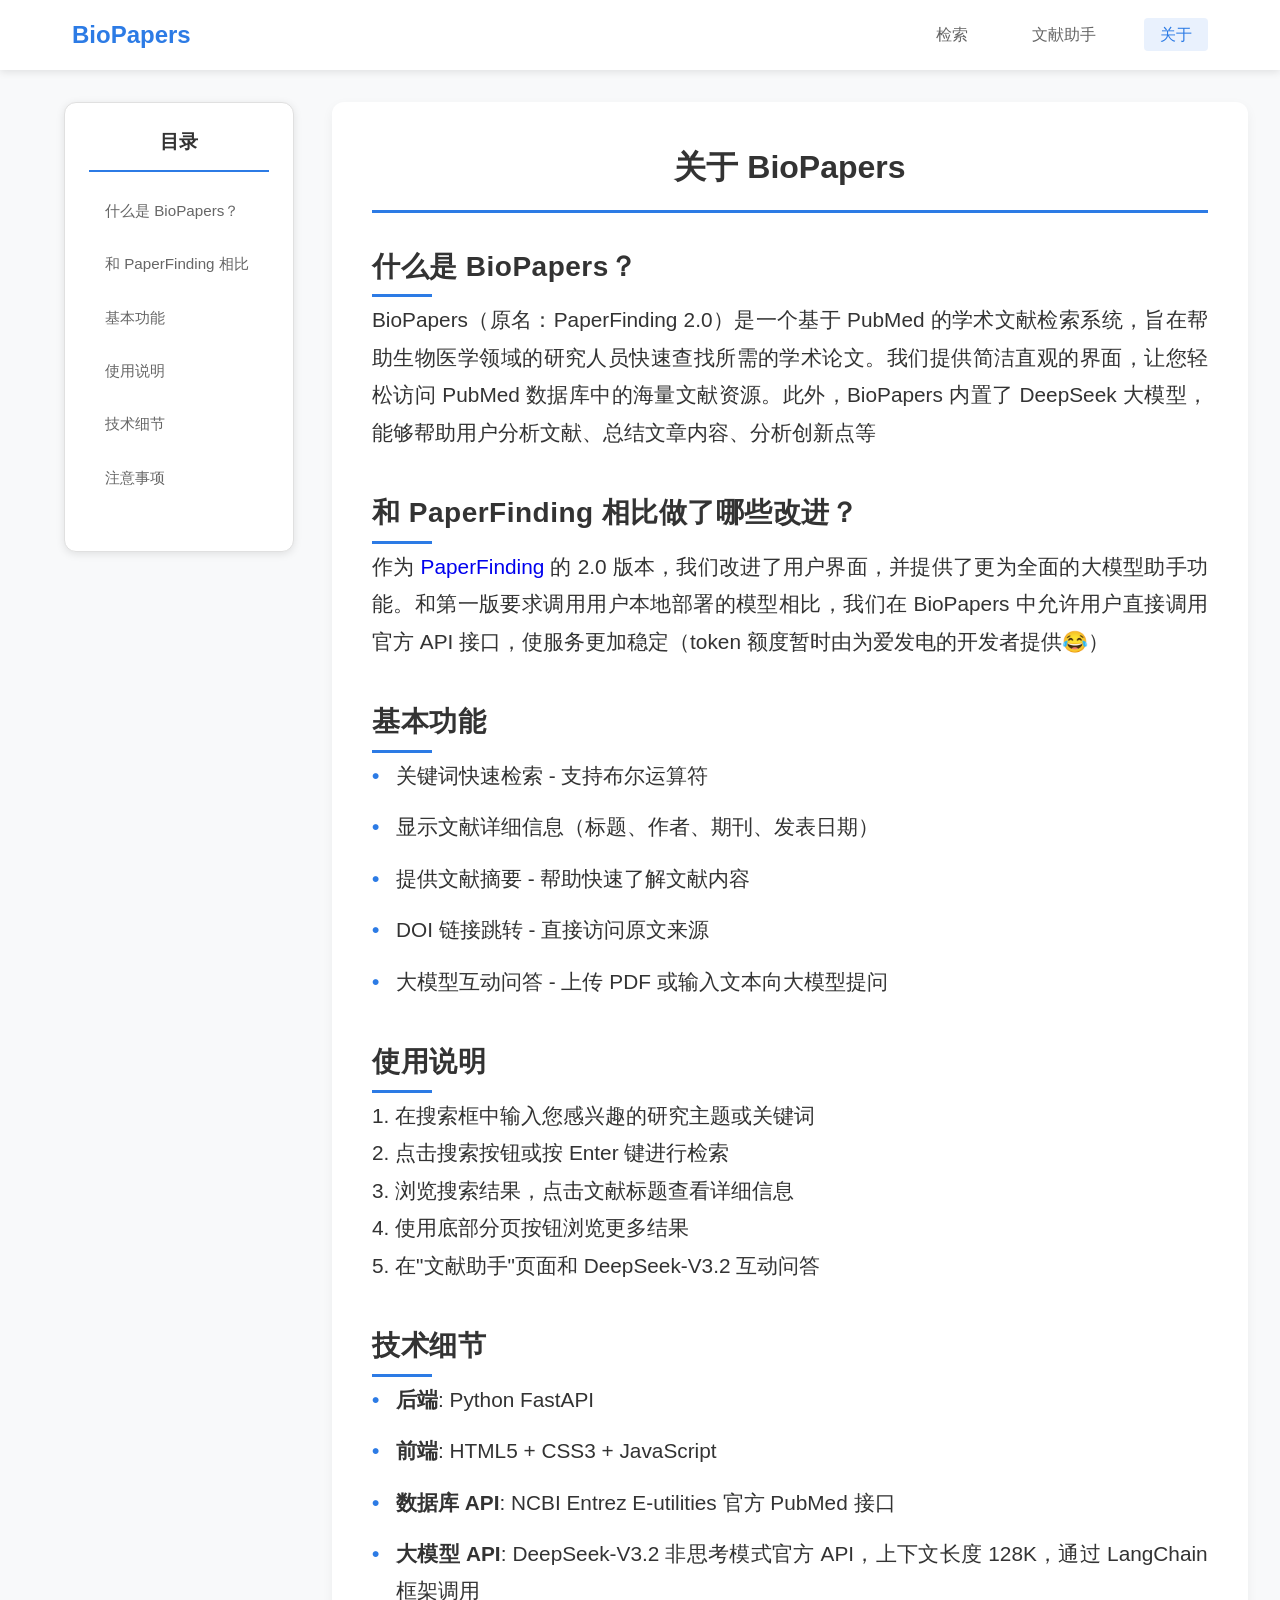
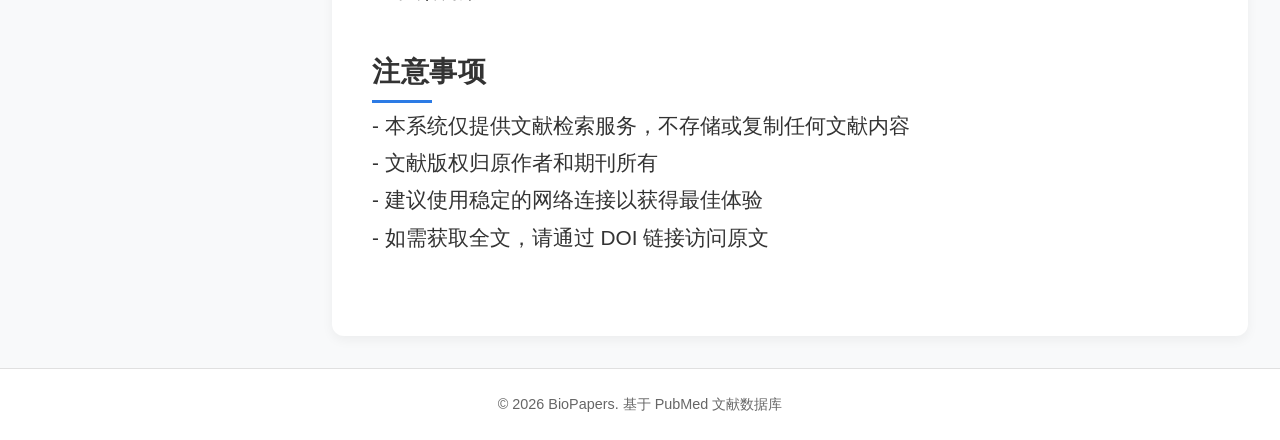
==== commit 424cce13: "about页面增加目录栏，还需实现跟随滚动" ====
--- a/templates/about.html
+++ b/templates/about.html
@@ -19,73 +19,151 @@
     </nav>
 
     <main class="main-content about-page">
-        <section class="about-section">
-            <h1 class="about-title">关于 BioPapers</h1>
+        <div class="about-container">
+            <aside class="toc-sidebar">
+                <div class="toc-card">
+                    <h3 class="toc-title">目录</h3>
+                    <nav class="toc-nav">
+                        <ul class="toc-list">
+                            <li><a href="#what-is" class="toc-link active">什么是 BioPapers？</a></li>
+                            <li><a href="#comparison" class="toc-link">和 PaperFinding 相比</a></li>
+                            <li><a href="#features" class="toc-link">基本功能</a></li>
+                            <li><a href="#usage" class="toc-link">使用说明</a></li>
+                            <li><a href="#tech" class="toc-link">技术细节</a></li>
+                            <li><a href="#notes" class="toc-link">注意事项</a></li>
+                        </ul>
+                    </nav>
+                </div>
+            </aside>
             
-            <div class="about-section-item">
-                <h2 class="section-title">什么是 BioPapers？</h2>
-                <p class="section-content">
-                    BioPapers（原名：PaperFinding 2.0）是一个基于 PubMed 的学术文献检索系统，旨在帮助生物医学领域的研究人员快速查找所需的学术论文。我们提供简洁直观的界面，让您轻松访问 PubMed 数据库中的海量文献资源。此外，BioPapers 内置了 DeepSeek 大模型，能够帮助用户分析文献、总结文章内容、分析创新点等
-                </p>
-            </div>
+            <section class="about-section">
+                <h1 class="about-title">关于 BioPapers</h1>
+                
+                <div class="about-section-item" id="what-is">
+                    <h2 class="section-title">什么是 BioPapers？</h2>
+                    <p class="section-content">
+                        BioPapers（原名：PaperFinding 2.0）是一个基于 PubMed 的学术文献检索系统，旨在帮助生物医学领域的研究人员快速查找所需的学术论文。我们提供简洁直观的界面，让您轻松访问 PubMed 数据库中的海量文献资源。此外，BioPapers 内置了 DeepSeek 大模型，能够帮助用户分析文献、总结文章内容、分析创新点等
+                    </p>
+                </div>
 
-                        <div class="about-section-item">
-                <h2 class="section-title">和 PaperFinding 相比做了哪些改进？</h2>
-                <p class="section-content">
-                    作为 <a href="https://github.com/WHT0909/PaperFinding" target="_blank" style="text-decoration:none">PaperFinding</a> 的 2.0 版本，我们改进了用户界面，并提供了更为全面的大模型助手功能。和第一版要求调用用户本地部署的模型相比，我们在 BioPapers 中允许用户直接调用官方 API 接口，使服务更加稳定（token 额度暂时由为爱发电的开发者提供😂）
-                </p>
-            </div>
+                <div class="about-section-item" id="comparison">
+                    <h2 class="section-title">和 PaperFinding 相比做了哪些改进？</h2>
+                    <p class="section-content">
+                        作为 <a href="https://github.com/WHT0909/PaperFinding" target="_blank" style="text-decoration:none">PaperFinding</a> 的 2.0 版本，我们改进了用户界面，并提供了更为全面的大模型助手功能。和第一版要求调用用户本地部署的模型相比，我们在 BioPapers 中允许用户直接调用官方 API 接口，使服务更加稳定（token 额度暂时由为爱发电的开发者提供😂）
+                    </p>
+                </div>
 
-            <div class="about-section-item">
-                <h2 class="section-title">基本功能</h2>
-                <div class="section-content">
-                    <ul class="feature-list">
-                        <li>关键词快速检索 - 支持布尔运算符</li>
-                        <li>显示文献详细信息（标题、作者、期刊、发表日期）</li>
-                        <li>提供文献摘要 - 帮助快速了解文献内容</li>
-                        <li>DOI链接跳转 - 直接访问原文来源</li>
-                        <li>大模型互动问答 - 上传 PDF 或输入文本向大模型提问</li>
-                    </ul>
+                <div class="about-section-item" id="features">
+                    <h2 class="section-title">基本功能</h2>
+                    <div class="section-content">
+                        <ul class="feature-list">
+                            <li>关键词快速检索 - 支持布尔运算符</li>
+                            <li>显示文献详细信息（标题、作者、期刊、发表日期）</li>
+                            <li>提供文献摘要 - 帮助快速了解文献内容</li>
+                            <li>DOI 链接跳转 - 直接访问原文来源</li>
+                            <li>大模型互动问答 - 上传 PDF 或输入文本向大模型提问</li>
+                        </ul>
+                    </div>
                 </div>
-            </div>
-            
-            <div class="about-section-item">
-                <h2 class="section-title">使用说明</h2>
-                <div class="section-content">
-                    1. 在搜索框中输入您感兴趣的研究主题或关键词<br/>
-                    2. 点击搜索按钮或按 Enter 键进行检索<br/>
-                    3. 浏览搜索结果，点击文献标题查看详细信息<br/>
-                    4. 使用底部分页按钮浏览更多结果<br/>
-                    5. 在“文献助手”页面和 DeepSeek-V3.2 互动问答<br/>
+                
+                <div class="about-section-item" id="usage">
+                    <h2 class="section-title">使用说明</h2>
+                    <div class="section-content">
+                        1. 在搜索框中输入您感兴趣的研究主题或关键词<br/>
+                        2. 点击搜索按钮或按 Enter 键进行检索<br/>
+                        3. 浏览搜索结果，点击文献标题查看详细信息<br/>
+                        4. 使用底部分页按钮浏览更多结果<br/>
+                        5. 在"文献助手"页面和 DeepSeek-V3.2 互动问答<br/>
+                    </div>
                 </div>
-            </div>
 
-            <div class="about-section-item">
-                <h2 class="section-title">技术细节</h2>
-                <div class="section-content">
-                    <ul class="tech-list">
-                        <li><strong>后端</strong>: Python FastAPI</li>
-                        <li><strong>前端</strong>: HTML5 + CSS3 + JavaScript</li>
-                        <li><strong>数据库 API</strong>: NCBI Entrez E-utilities 官方 PubMed 接口</li>
-                        <li><strong>大模型 API</strong>: DeepSeek-V3.2 非思考模式官方 API，上下文长度 128K，通过 LangChain 框架调用</li>
-                    </ul>
+                <div class="about-section-item" id="tech">
+                    <h2 class="section-title">技术细节</h2>
+                    <div class="section-content">
+                        <ul class="tech-list">
+                            <li><strong>后端</strong>: Python FastAPI</li>
+                            <li><strong>前端</strong>: HTML5 + CSS3 + JavaScript</li>
+                            <li><strong>数据库 API</strong>: NCBI Entrez E-utilities 官方 PubMed 接口</li>
+                            <li><strong>大模型 API</strong>: DeepSeek-V3.2 非思考模式官方 API，上下文长度 128K，通过 LangChain 框架调用</li>
+                        </ul>
+                    </div>
                 </div>
-            </div>
-            
-            <div class="about-section-item">
-                <h2 class="section-title">注意事项</h2>
-                <p class="section-content">
-                    - 本系统仅提供文献检索服务，不存储或复制任何文献内容<br/>
-                    - 文献版权归原作者和期刊所有<br/>
-                    - 建议使用稳定的网络连接以获得最佳体验<br/>
-                    - 如需获取全文，请通过 DOI 链接访问原文<br/>
-                </p>
-            </div>
-        </section>
+                
+                <div class="about-section-item" id="notes">
+                    <h2 class="section-title">注意事项</h2>
+                    <p class="section-content">
+                        - 本系统仅提供文献检索服务，不存储或复制任何文献内容<br/>
+                        - 文献版权归原作者和期刊所有<br/>
+                        - 建议使用稳定的网络连接以获得最佳体验<br/>
+                        - 如需获取全文，请通过 DOI 链接访问原文<br/>
+                    </p>
+                </div>
+            </section>
+        </div>
     </main>
 
     <footer class="footer">
         <p>&copy; 2026 BioPapers. 基于 PubMed 文献数据库</p>
     </footer>
+    
+    <script>
+        document.addEventListener('DOMContentLoaded', function() {
+            const tocLinks = document.querySelectorAll('.toc-link');
+            const sections = document.querySelectorAll('.about-section-item');
+            const tocSidebar = document.querySelector('.toc-sidebar');
+            
+            function setActiveLink() {
+                let currentSection = '';
+                
+                sections.forEach(section => {
+                    const sectionTop = section.offsetTop - 100;
+                    const sectionHeight = section.offsetHeight;
+                    
+                    if (window.scrollY >= sectionTop && window.scrollY < sectionTop + sectionHeight) {
+                        currentSection = section.getAttribute('id');
+                    }
+                });
+                
+                tocLinks.forEach(link => {
+                    link.classList.remove('active');
+                    if (link.getAttribute('href') === '#' + currentSection) {
+                        link.classList.add('active');
+                    }
+                });
+            }
+            
+            tocLinks.forEach(link => {
+                link.addEventListener('click', function(e) {
+                    e.preventDefault();
+                    const targetId = this.getAttribute('href');
+                    const targetSection = document.querySelector(targetId);
+                    
+                    if (targetSection) {
+                        const offsetTop = targetSection.offsetTop - 80;
+                        window.scrollTo({
+                            top: offsetTop,
+                            behavior: 'smooth'
+                        });
+                    }
+                });
+            });
+            
+            window.addEventListener('scroll', function() {
+                setActiveLink();
+                
+                const scrollTop = window.scrollY;
+                const maxScroll = document.documentElement.scrollHeight - window.innerHeight;
+                const scrollPercent = scrollTop / maxScroll;
+                const maxMove = 200;
+                
+                // 调整跟随滚动的计算，使其更自然
+                const moveAmount = scrollPercent * maxMove;
+                tocSidebar.style.transform = `translateY(${moveAmount}px)`;
+                tocSidebar.style.transition = 'transform 0.1s ease-out';
+            });
+            
+            setActiveLink();
+        });
+    </script>
 </body>
 </html>
--- a/static/css/style.css
+++ b/static/css/style.css
@@ -82,7 +82,7 @@
 
 .search-section {
     text-align: center;
-    padding: 4rem 0;
+    padding: 4rem 0 0 0;
 }
 
 .search-container h1 {
@@ -157,6 +157,81 @@
 #resultCount {
     color: var(--text-secondary);
     font-size: 0.95rem;
+}
+
+.results-container {
+    display: flex;
+    gap: 2rem;
+    align-items: flex-start;
+}
+
+
+.filter-wrapper {
+    display: flex;
+    flex-direction: column;
+    gap: 2rem;
+    width: 240px;
+    flex-shrink: 0;
+}
+
+.filter-sidebar {
+    width: 200px;
+    height: 230px;
+    flex-shrink: 0;
+    background-color: var(--card-background);
+    border-radius: 12px;
+    padding: 1.5rem;
+    box-shadow: var(--shadow);
+}
+
+.filter-section {
+    margin-bottom: 1.5rem;
+}
+
+.filter-title {
+    font-size: 1rem;
+    font-weight: 600;
+    color: var(--text-primary);
+    margin-bottom: 1rem;
+    padding-bottom: 0.5rem;
+    border-bottom: 2px solid var(--border-color);
+}
+
+.filter-options {
+    display: flex;
+    flex-direction: column;
+    gap: 0.75rem;
+}
+
+.user-option {
+    display: flex;
+    align-items: center;
+    gap: 0.5rem;
+    cursor: pointer;
+    padding: 0rem;
+    border-radius: 6px;
+    transition: background-color 0.2s;
+}
+
+.user-option:hover {
+    background-color: var(--background-color);
+}
+
+.user-option input[type="radio"] {
+    width: 16px;
+    height: 16px;
+    cursor: pointer;
+    accent-color: var(--primary-color);
+}
+
+.user-option span {
+    font-size: 0.95rem;
+    color: var(--text-secondary);
+}
+
+.results-content {
+    flex: 1;
+    min-width: 0;
 }
 
 .loading {
@@ -325,7 +400,7 @@
 
 /* About Page Styles */
 .about-page {
-    max-width: 1200px;
+    max-width: 1400px;
     margin: 0 auto;
     padding: 2rem;
 }
@@ -335,8 +410,6 @@
     border-radius: 12px;
     padding: 2.5rem;
     box-shadow: 0 4px 12px rgba(0, 0, 0, 0.05);
-    width: 130%;
-    margin-left: -15%;
 }
 
 .about-title {
@@ -977,3 +1050,128 @@
         gap: 0.5rem;
     }
 }
+
+/* About Page TOC Sidebar Styles */
+.about-container {
+    display: flex;
+    gap: 2rem;
+    align-items: flex-start;
+    position: relative;
+    padding-left: 300px;
+}
+
+.toc-sidebar {
+    width: 280px;
+    flex-shrink: 0;
+    position: absolute;
+    left: 2rem;
+    top: 0;
+    transition: transform 0.3s ease-out;
+}
+
+.toc-card {
+    background-color: var(--card-background);
+    border-radius: 12px;
+    padding: 1.5rem;
+    box-shadow: var(--shadow);
+    border: 1px solid var(--border-color);
+    margin-right: 50px;
+    height: 450px;
+}
+
+.toc-title {
+    font-size: 1.2rem;
+    font-weight: 700;
+    color: var(--text-primary);
+    margin-bottom: 1rem;
+    padding-bottom: 0.75rem;
+    border-bottom: 2px solid var(--primary-color);
+    text-align: center;
+}
+
+.toc-nav {
+    overflow-y: auto;
+    max-height: calc(100vh - 250px);
+}
+
+.toc-list {
+    list-style: none;
+    padding: 0;
+    margin: 0;
+}
+
+.toc-list li {
+    margin-bottom: 0.5rem;
+}
+
+.toc-link {
+    display: block;
+    padding: 0.75rem 1rem;
+    color: var(--text-secondary);
+    text-decoration: none;
+    border-radius: 8px;
+    transition: all 0.3s ease;
+    font-size: 0.95rem;
+    line-height: 1.4;
+}
+
+.toc-link:hover {
+    background-color: rgba(44, 123, 229, 0.1);
+    color: var(--primary-color);
+}
+
+.toc-link.active {
+    background-color: var(--primary-color);
+    color: white;
+    font-weight: 600;
+    box-shadow: 0 2px 8px rgba(44, 123, 229, 0.3);
+}
+
+/* Update about-section to work with TOC layout */
+.about-page {
+    max-width: 1400px;
+}
+
+.about-section {
+    flex: 1;
+    min-width: 0;
+}
+
+/* Responsive design */
+@media (max-width: 1024px) {
+    .about-container {
+        flex-direction: column;
+        padding-left: 0;
+    }
+    
+    .toc-sidebar {
+        width: 100%;
+        position: static;
+        left: 0;
+        top: 0;
+    }
+    
+    .toc-card {
+        max-height: none;
+    }
+    
+    .toc-nav {
+        max-height: none;
+        overflow-x: auto;
+    }
+    
+    .toc-list {
+        display: flex;
+        gap: 0.5rem;
+        flex-wrap: wrap;
+    }
+    
+    .toc-list li {
+        margin-bottom: 0;
+    }
+    
+    .about-section {
+        width: 100%;
+        margin-left: 0;
+    }
+}
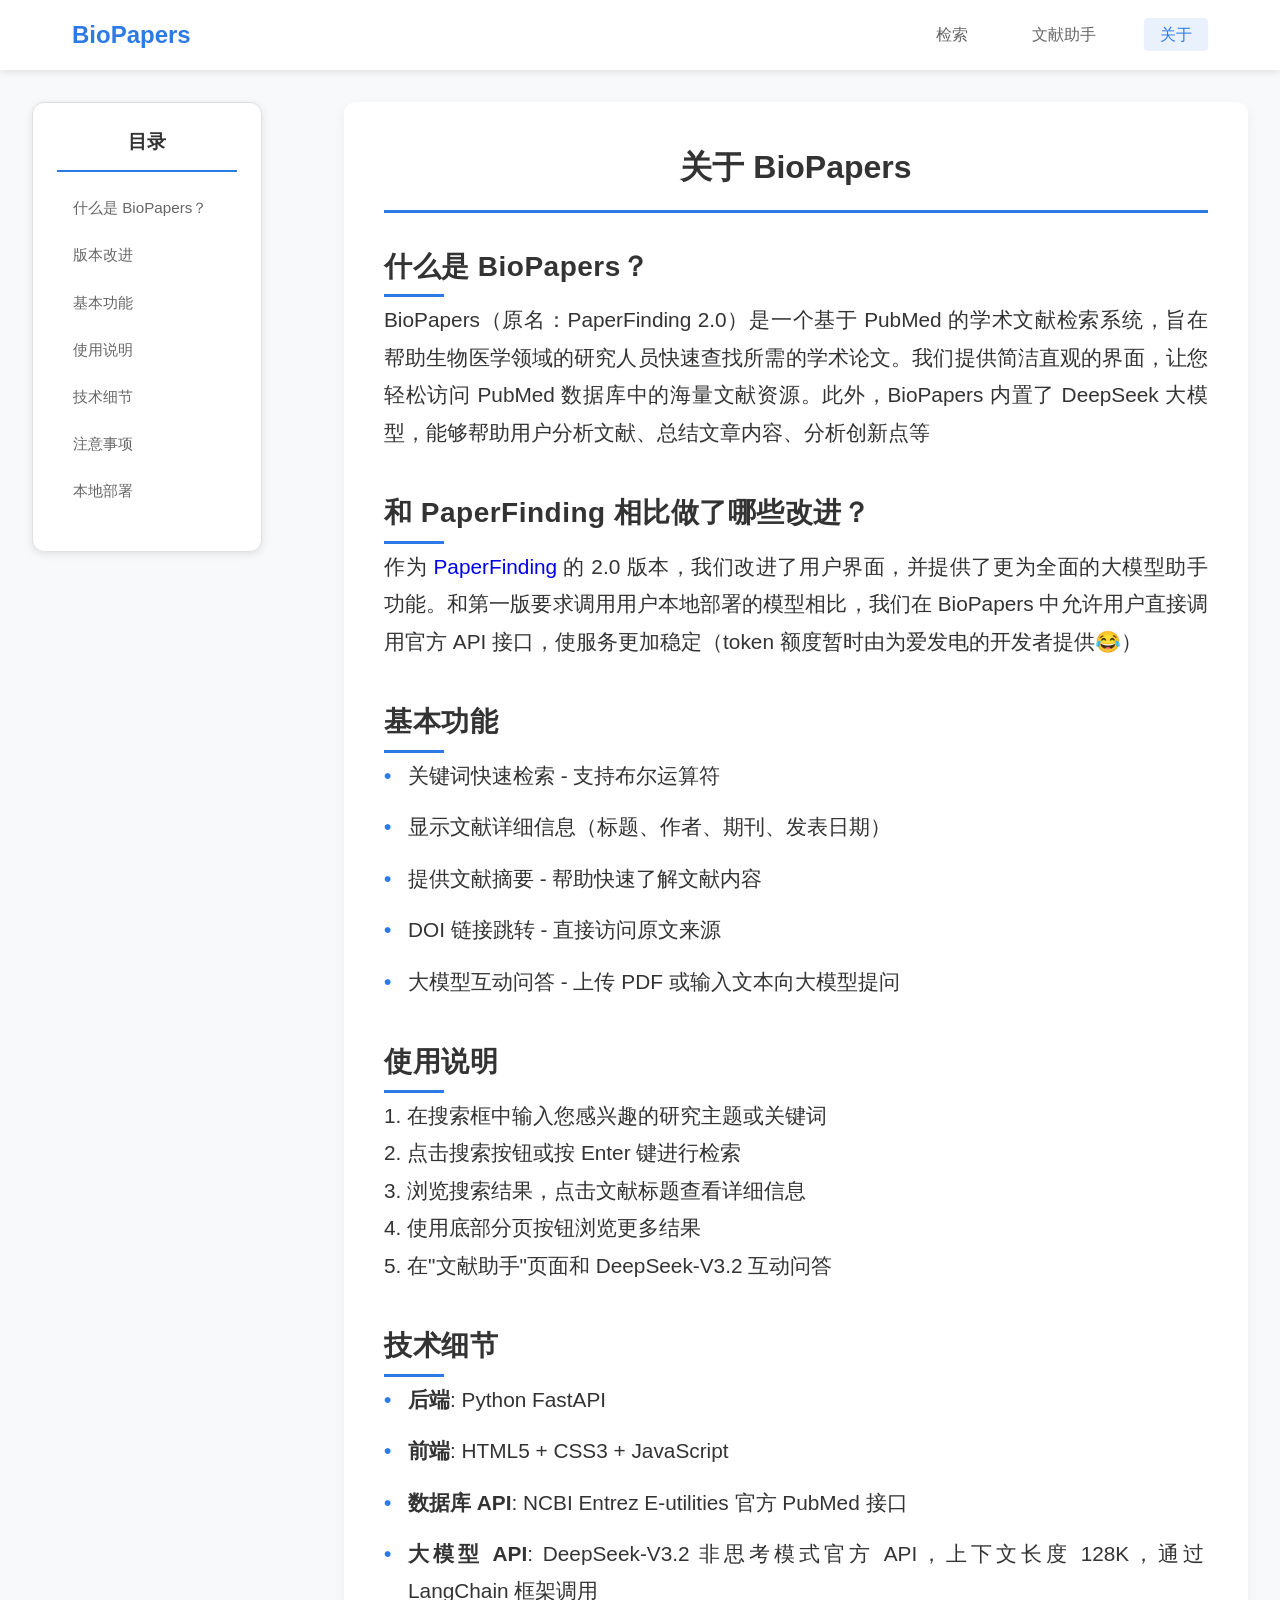
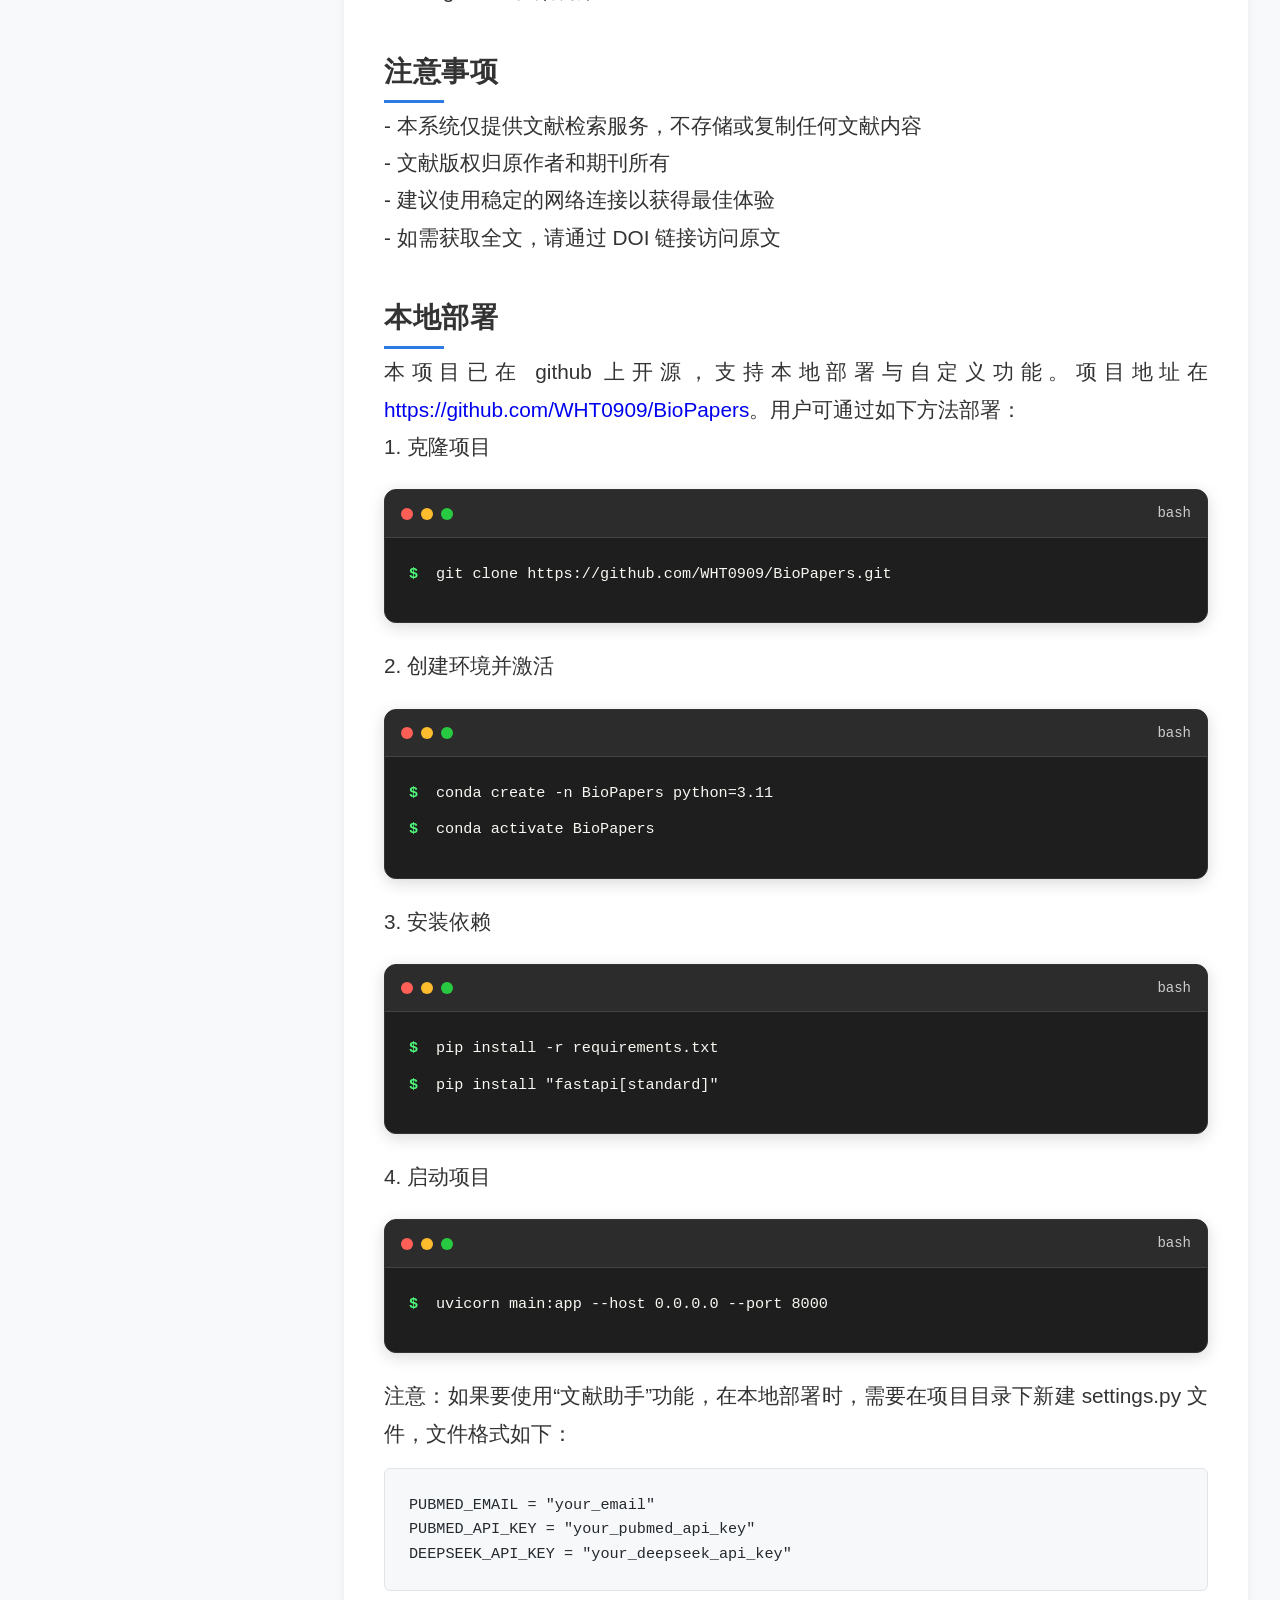
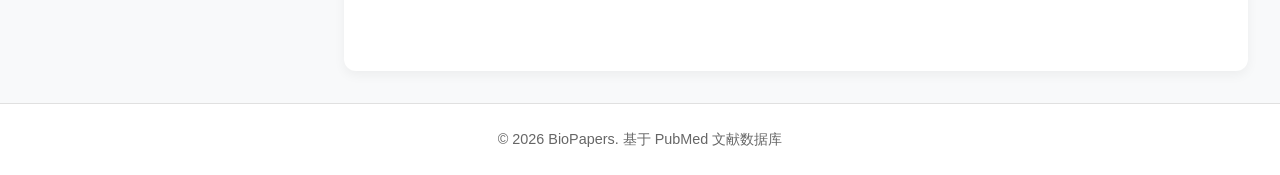
==== commit b5e593e5: "增加Mac风格代码块css" ====
--- a/templates/about.html
+++ b/templates/about.html
@@ -26,11 +26,12 @@
                     <nav class="toc-nav">
                         <ul class="toc-list">
                             <li><a href="#what-is" class="toc-link active">什么是 BioPapers？</a></li>
-                            <li><a href="#comparison" class="toc-link">和 PaperFinding 相比</a></li>
+                            <li><a href="#comparison" class="toc-link">版本改进</a></li>
                             <li><a href="#features" class="toc-link">基本功能</a></li>
                             <li><a href="#usage" class="toc-link">使用说明</a></li>
                             <li><a href="#tech" class="toc-link">技术细节</a></li>
                             <li><a href="#notes" class="toc-link">注意事项</a></li>
+                            <li><a href="#deployment" class="toc-link">本地部署</a></li>
                         </ul>
                     </nav>
                 </div>
@@ -97,6 +98,95 @@
                         - 建议使用稳定的网络连接以获得最佳体验<br/>
                         - 如需获取全文，请通过 DOI 链接访问原文<br/>
                     </p>
+                </div>
+
+                <div class="about-section-item" id="deployment">
+                    <h2 class="section-title">本地部署</h2>
+                    <p class="section-content">
+                        本项目已在 github 上开源，支持本地部署与自定义功能。项目地址在<a href="https://github.com/WHT0909/BioPapers" target="_blank" style="text-decoration:none">https://github.com/WHT0909/BioPapers</a>。用户可通过如下方法部署：
+                    </p>
+                    <p class="section-content">1. 克隆项目</p>
+                    <div class="bash-terminal">
+                        <div class="terminal-header">
+                            <div class="terminal-buttons">
+                                <span class="button close"></span>
+                                <span class="button minimize"></span>
+                                <span class="button maximize"></span>
+                            </div>
+                            <div class="terminal-title">bash</div>
+                        </div>
+                        <div class="terminal-body">
+                            <div class="command-line">
+                                <span class="prompt">$</span>
+                                <span class="command">git clone https://github.com/WHT0909/BioPapers.git</span>
+                            </div>
+                        </div>
+                    </div>
+                    <p class="section-content">2. 创建环境并激活</p>
+                    <div class="bash-terminal">
+                        <div class="terminal-header">
+                            <div class="terminal-buttons">
+                                <span class="button close"></span>
+                                <span class="button minimize"></span>
+                                <span class="button maximize"></span>
+                            </div>
+                            <div class="terminal-title">bash</div>
+                        </div>
+                        <div class="terminal-body">
+                            <div class="command-line">
+                                <span class="prompt">$</span>
+                                <span class="command">conda create -n BioPapers python=3.11</span>
+                            </div>
+                            <div class="command-line">
+                                <span class="prompt">$</span>
+                                <span class="command">conda activate BioPapers</span>
+                            </div>
+                        </div>
+                    </div>
+                    <p class="section-content">3. 安装依赖</p>
+                    <div class="bash-terminal">
+                        <div class="terminal-header">
+                            <div class="terminal-buttons">
+                                <span class="button close"></span>
+                                <span class="button minimize"></span>
+                                <span class="button maximize"></span>
+                            </div>
+                            <div class="terminal-title">bash</div>
+                        </div>
+                        <div class="terminal-body">
+                            <div class="command-line">
+                                <span class="prompt">$</span>
+                                <span class="command">pip install -r requirements.txt</span>
+                            </div>
+                            <div class="command-line">
+                                <span class="prompt">$</span>
+                                <span class="command">pip install "fastapi[standard]"</span>
+                            </div>
+                        </div>
+                    </div>
+                    <p class="section-content">4. 启动项目</p>
+                    <div class="bash-terminal">
+                        <div class="terminal-header">
+                            <div class="terminal-buttons">
+                                <span class="button close"></span>
+                                <span class="button minimize"></span>
+                                <span class="button maximize"></span>
+                            </div>
+                            <div class="terminal-title">bash</div>
+                        </div>
+                        <div class="terminal-body">
+                            <div class="command-line">
+                                <span class="prompt">$</span>
+                                <span class="command">uvicorn main:app --host 0.0.0.0 --port 8000</span>
+                            </div>
+                        </div>
+                    </div>
+                    <p class="section-content">注意：如果要使用“文献助手”功能，在本地部署时，需要在项目目录下新建 settings.py 文件，文件格式如下：</p>
+                    <div class="code-block">
+                        <pre><code class="language-python">PUBMED_EMAIL = "your_email"
+PUBMED_API_KEY = "your_pubmed_api_key"
+DEEPSEEK_API_KEY = "your_deepseek_api_key"</code></pre>
+                    </div>
                 </div>
             </section>
         </div>
@@ -150,16 +240,6 @@
             
             window.addEventListener('scroll', function() {
                 setActiveLink();
-                
-                const scrollTop = window.scrollY;
-                const maxScroll = document.documentElement.scrollHeight - window.innerHeight;
-                const scrollPercent = scrollTop / maxScroll;
-                const maxMove = 200;
-                
-                // 调整跟随滚动的计算，使其更自然
-                const moveAmount = scrollPercent * maxMove;
-                tocSidebar.style.transform = `translateY(${moveAmount}px)`;
-                tocSidebar.style.transition = 'transform 0.1s ease-out';
             });
             
             setActiveLink();
--- a/static/css/style.css
+++ b/static/css/style.css
@@ -1057,16 +1057,16 @@
     gap: 2rem;
     align-items: flex-start;
     position: relative;
-    padding-left: 300px;
 }
 
 .toc-sidebar {
     width: 280px;
     flex-shrink: 0;
-    position: absolute;
+    position: sticky;
+    top: 80px;
     left: 2rem;
-    top: 0;
     transition: transform 0.3s ease-out;
+    z-index: 100;
 }
 
 .toc-card {
@@ -1112,7 +1112,7 @@
     border-radius: 8px;
     transition: all 0.3s ease;
     font-size: 0.95rem;
-    line-height: 1.4;
+    line-height: 1.0;
 }
 
 .toc-link:hover {
@@ -1137,11 +1137,139 @@
     min-width: 0;
 }
 
+/* Bash Terminal Styles */
+.bash-terminal {
+    background-color: #1e1e1e;
+    border-radius: 12px;
+    overflow: hidden;
+    box-shadow: var(--shadow-hover);
+    margin: 1.5rem 0;
+    border: 1px solid #333;
+}
+
+.terminal-header {
+    background-color: #2c2c2c;
+    padding: 0.75rem 1rem;
+    display: flex;
+    align-items: center;
+    justify-content: space-between;
+    border-bottom: 1px solid #444;
+}
+
+.terminal-buttons {
+    display: flex;
+    gap: 0.5rem;
+}
+
+.terminal-buttons .button {
+    width: 12px;
+    height: 12px;
+    border-radius: 50%;
+    display: inline-block;
+}
+
+.terminal-buttons .button.close {
+    background-color: #ff5f57;
+}
+
+.terminal-buttons .button.minimize {
+    background-color: #ffbd2e;
+}
+
+.terminal-buttons .button.maximize {
+    background-color: #28ca42;
+}
+
+.terminal-title {
+    color: #cccccc;
+    font-size: 0.875rem;
+    font-weight: 500;
+    font-family: 'Consolas', 'Monaco', 'Courier New', monospace;
+}
+
+.terminal-body {
+    padding: 1.5rem;
+    font-family: 'Consolas', 'Monaco', 'Courier New', monospace;
+    font-size: 0.95rem;
+    line-height: 1.6;
+    color: #f8f8f2;
+}
+
+.command-line {
+    margin-bottom: 0.75rem;
+    display: flex;
+    align-items: center;
+    gap: 0.75rem;
+}
+
+.prompt {
+    color: #50fa7b;
+    font-weight: 600;
+    min-width: 15px;
+}
+
+.command {
+    color: #f8f8f2;
+    white-space: pre-wrap;
+    word-break: break-all;
+}
+
+.code-block {
+    background-color: #f6f8fa;
+    border-radius: 6px;
+    padding: 1.5rem;
+    margin: 1rem 0;
+    overflow-x: auto;
+    border: 1px solid #e1e4e8;
+}
+
+.code-block pre {
+    margin: 0;
+    padding: 0;
+    background-color: transparent;
+}
+
+.code-block code {
+    font-family: 'Consolas', 'Monaco', 'Courier New', monospace;
+    font-size: 0.95rem;
+    line-height: 1.6;
+    color: #24292e;
+    white-space: pre;
+    background-color: transparent;
+}
+
+.code-block .language-python .keyword {
+    color: #d73a49;
+}
+
+.code-block .language-python .string {
+    color: #032f62;
+}
+
+.code-block .language-python .variable {
+    color: #6f42c1;
+}
+
+.code-block .language-python .function {
+    color: #6f42c1;
+}
+
+.code-block .language-python .decorator {
+    color: #6f42c1;
+}
+
+.code-block .language-python .type {
+    color: #005cc5;
+}
+
+.code-block .language-python .parameter {
+    color: #24292e;
+}
+
 /* Responsive design */
 @media (max-width: 1024px) {
     .about-container {
         flex-direction: column;
-        padding-left: 0;
     }
     
     .toc-sidebar {
@@ -1149,6 +1277,7 @@
         position: static;
         left: 0;
         top: 0;
+        margin-bottom: 1rem;
     }
     
     .toc-card {
